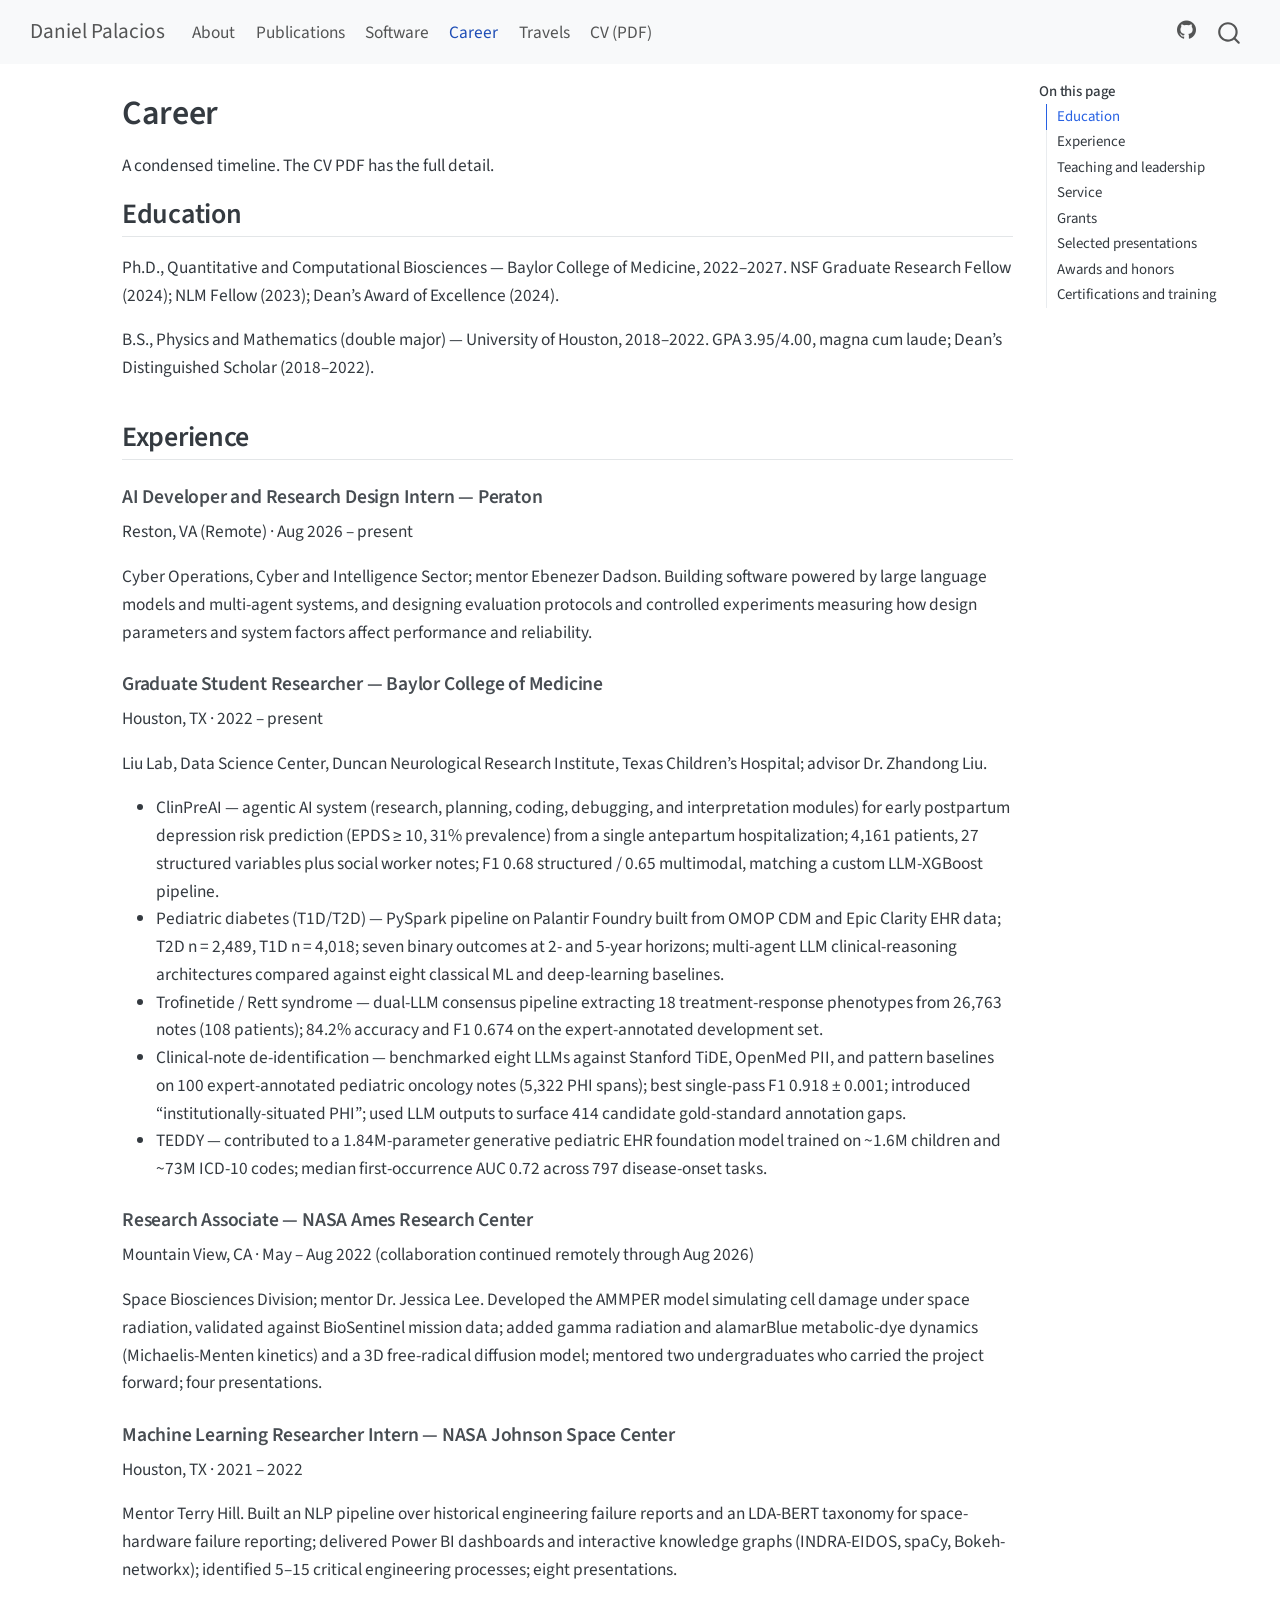
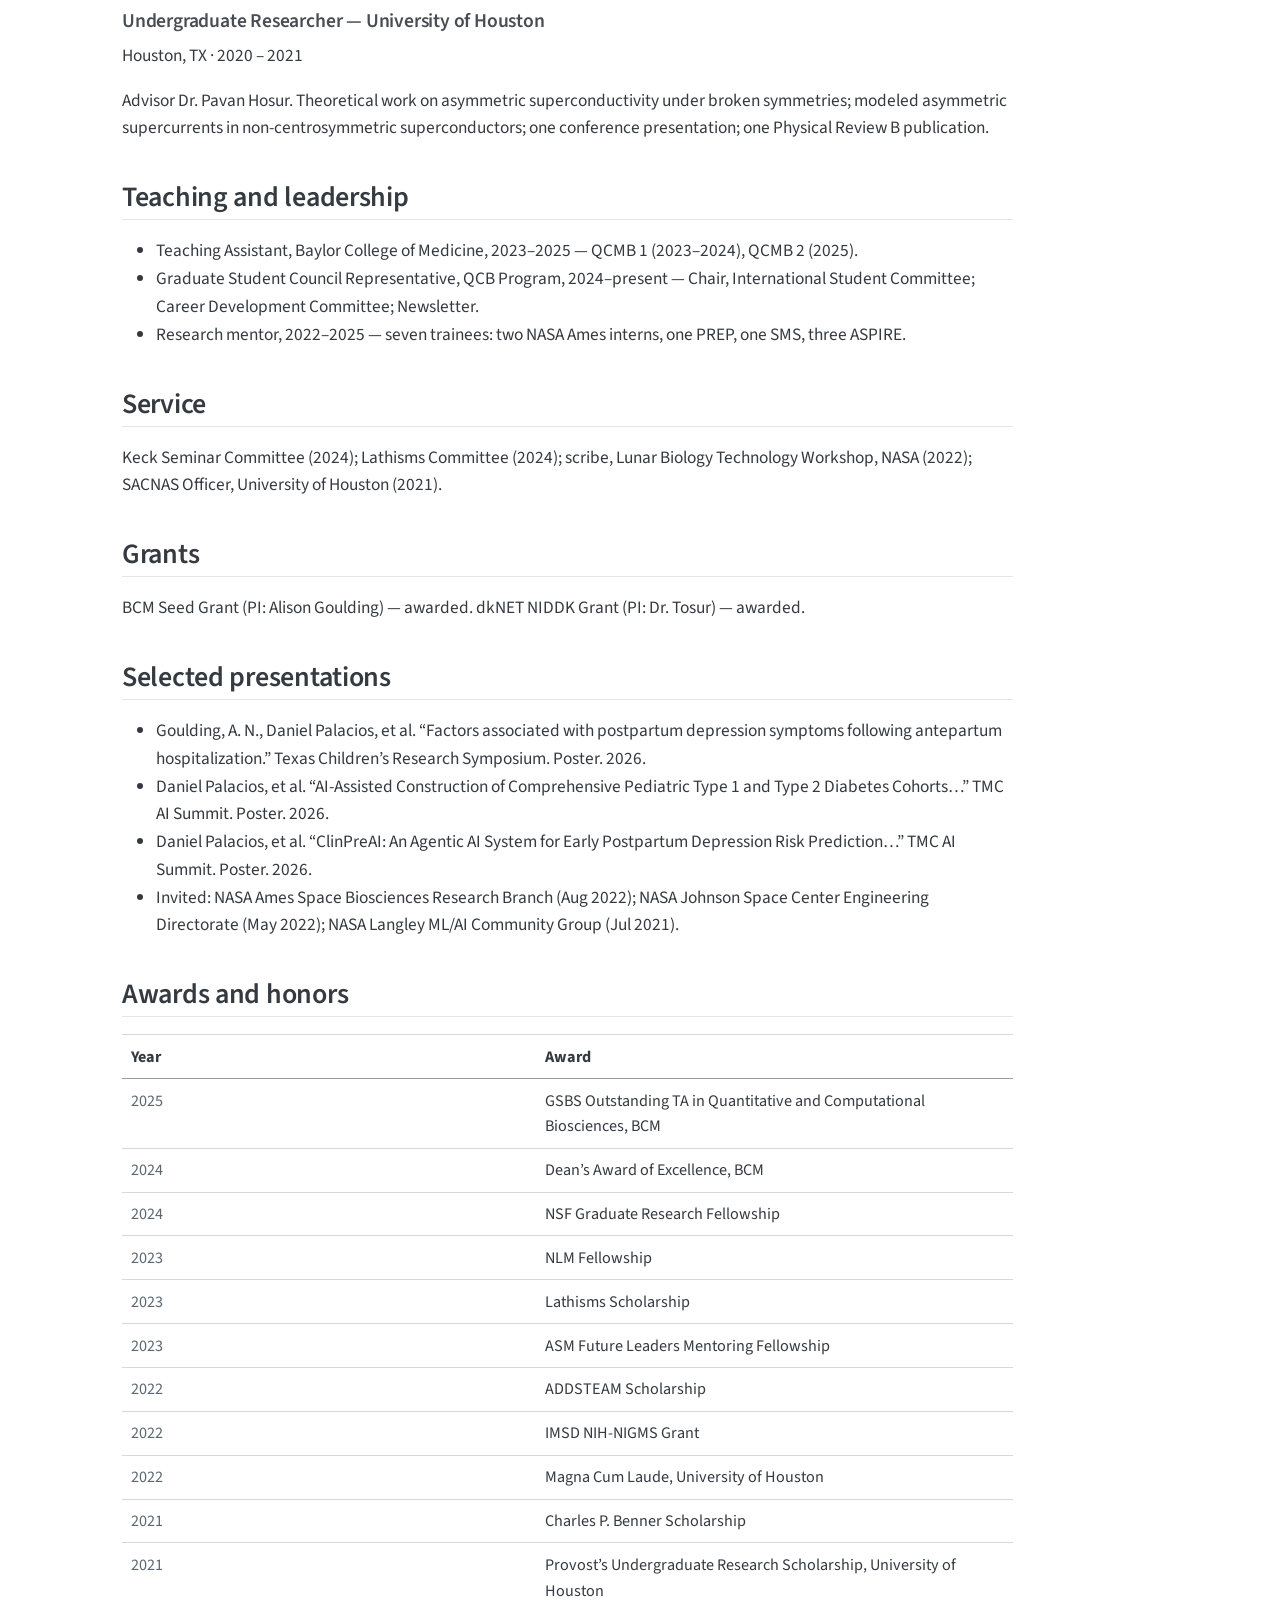
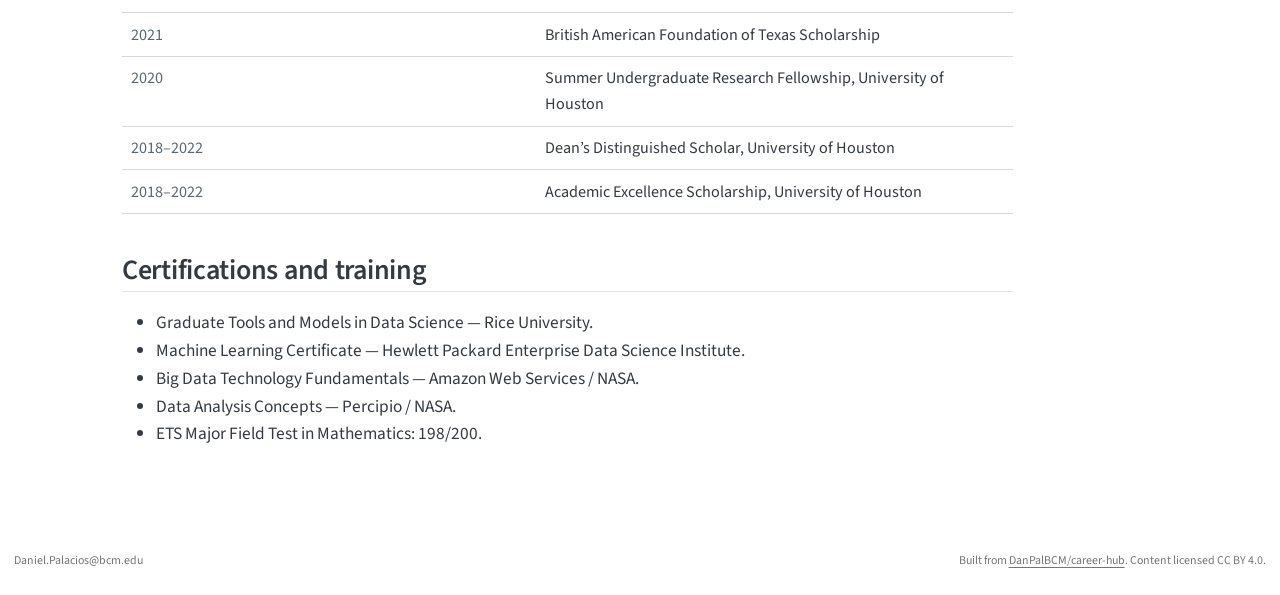
==== career.html @ 1d871753 "deploy: 3ab148e0539bcd04b2758166aa6d1cc16627e87c 3ab148e0539bcd04b2758166aa6d1cc16627e87c" ====
<!DOCTYPE html>
<html xmlns="http://www.w3.org/1999/xhtml" lang="en" xml:lang="en"><head>

<meta charset="utf-8">
<meta name="generator" content="quarto-1.7.32">

<meta name="viewport" content="width=device-width, initial-scale=1.0, user-scalable=yes">


<title>Career – Daniel Palacios</title>
<style>
code{white-space: pre-wrap;}
span.smallcaps{font-variant: small-caps;}
div.columns{display: flex; gap: min(4vw, 1.5em);}
div.column{flex: auto; overflow-x: auto;}
div.hanging-indent{margin-left: 1.5em; text-indent: -1.5em;}
ul.task-list{list-style: none;}
ul.task-list li input[type="checkbox"] {
  width: 0.8em;
  margin: 0 0.8em 0.2em -1em; /* quarto-specific, see https://github.com/quarto-dev/quarto-cli/issues/4556 */ 
  vertical-align: middle;
}
</style>


<script src="site_libs/quarto-nav/quarto-nav.js"></script>
<script src="site_libs/quarto-nav/headroom.min.js"></script>
<script src="site_libs/clipboard/clipboard.min.js"></script>
<script src="site_libs/quarto-search/autocomplete.umd.js"></script>
<script src="site_libs/quarto-search/fuse.min.js"></script>
<script src="site_libs/quarto-search/quarto-search.js"></script>
<meta name="quarto:offset" content="./">
<script src="site_libs/quarto-html/quarto.js" type="module"></script>
<script src="site_libs/quarto-html/tabsets/tabsets.js" type="module"></script>
<script src="site_libs/quarto-html/popper.min.js"></script>
<script src="site_libs/quarto-html/tippy.umd.min.js"></script>
<script src="site_libs/quarto-html/anchor.min.js"></script>
<link href="site_libs/quarto-html/tippy.css" rel="stylesheet">
<link href="site_libs/quarto-html/quarto-syntax-highlighting-37eea08aefeeee20ff55810ff984fec1.css" rel="stylesheet" id="quarto-text-highlighting-styles">
<script src="site_libs/bootstrap/bootstrap.min.js"></script>
<link href="site_libs/bootstrap/bootstrap-icons.css" rel="stylesheet">
<link href="site_libs/bootstrap/bootstrap-9af5bcca389d7fa5dbe04f35c2fc59fe.min.css" rel="stylesheet" append-hash="true" id="quarto-bootstrap" data-mode="light">
<script id="quarto-search-options" type="application/json">{
  "location": "navbar",
  "copy-button": false,
  "collapse-after": 3,
  "panel-placement": "end",
  "type": "overlay",
  "limit": 50,
  "keyboard-shortcut": [
    "f",
    "/",
    "s"
  ],
  "show-item-context": false,
  "language": {
    "search-no-results-text": "No results",
    "search-matching-documents-text": "matching documents",
    "search-copy-link-title": "Copy link to search",
    "search-hide-matches-text": "Hide additional matches",
    "search-more-match-text": "more match in this document",
    "search-more-matches-text": "more matches in this document",
    "search-clear-button-title": "Clear",
    "search-text-placeholder": "",
    "search-detached-cancel-button-title": "Cancel",
    "search-submit-button-title": "Submit",
    "search-label": "Search"
  }
}</script>


<link rel="stylesheet" href="styles.css">
</head>

<body class="nav-fixed quarto-light">

<div id="quarto-search-results"></div>
  <header id="quarto-header" class="headroom fixed-top">
    <nav class="navbar navbar-expand-lg " data-bs-theme="dark">
      <div class="navbar-container container-fluid">
      <div class="navbar-brand-container mx-auto">
    <a class="navbar-brand" href="./index.html">
    <span class="navbar-title">Daniel Palacios</span>
    </a>
  </div>
            <div id="quarto-search" class="" title="Search"></div>
          <button class="navbar-toggler" type="button" data-bs-toggle="collapse" data-bs-target="#navbarCollapse" aria-controls="navbarCollapse" role="menu" aria-expanded="false" aria-label="Toggle navigation" onclick="if (window.quartoToggleHeadroom) { window.quartoToggleHeadroom(); }">
  <span class="navbar-toggler-icon"></span>
</button>
          <div class="collapse navbar-collapse" id="navbarCollapse">
            <ul class="navbar-nav navbar-nav-scroll me-auto">
  <li class="nav-item">
    <a class="nav-link" href="./index.html"> 
<span class="menu-text">About</span></a>
  </li>  
  <li class="nav-item">
    <a class="nav-link" href="./publications.html"> 
<span class="menu-text">Publications</span></a>
  </li>  
  <li class="nav-item">
    <a class="nav-link" href="./software.html"> 
<span class="menu-text">Software</span></a>
  </li>  
  <li class="nav-item">
    <a class="nav-link active" href="./career.html" aria-current="page"> 
<span class="menu-text">Career</span></a>
  </li>  
  <li class="nav-item">
    <a class="nav-link" href="./travels.html"> 
<span class="menu-text">Travels</span></a>
  </li>  
  <li class="nav-item">
    <a class="nav-link" href="./assets/cv/cv-latest.pdf"> 
<span class="menu-text">CV (PDF)</span></a>
  </li>  
</ul>
            <ul class="navbar-nav navbar-nav-scroll ms-auto">
  <li class="nav-item compact">
    <a class="nav-link" href="https://github.com/DanPalBCM"> <i class="bi bi-github" role="img" aria-label="GitHub">
</i> 
<span class="menu-text"></span></a>
  </li>  
</ul>
          </div> <!-- /navcollapse -->
            <div class="quarto-navbar-tools">
</div>
      </div> <!-- /container-fluid -->
    </nav>
</header>
<!-- content -->
<div id="quarto-content" class="quarto-container page-columns page-rows-contents page-layout-article page-navbar">
<!-- sidebar -->
<!-- margin-sidebar -->
    <div id="quarto-margin-sidebar" class="sidebar margin-sidebar">
        <nav id="TOC" role="doc-toc" class="toc-active">
    <h2 id="toc-title">On this page</h2>
   
  <ul class="collapse">
  <li><a href="#education" id="toc-education" class="nav-link active" data-scroll-target="#education">Education</a></li>
  <li><a href="#experience" id="toc-experience" class="nav-link" data-scroll-target="#experience">Experience</a></li>
  <li><a href="#teaching-and-leadership" id="toc-teaching-and-leadership" class="nav-link" data-scroll-target="#teaching-and-leadership">Teaching and leadership</a></li>
  <li><a href="#service" id="toc-service" class="nav-link" data-scroll-target="#service">Service</a></li>
  <li><a href="#grants" id="toc-grants" class="nav-link" data-scroll-target="#grants">Grants</a></li>
  <li><a href="#selected-presentations" id="toc-selected-presentations" class="nav-link" data-scroll-target="#selected-presentations">Selected presentations</a></li>
  <li><a href="#awards-and-honors" id="toc-awards-and-honors" class="nav-link" data-scroll-target="#awards-and-honors">Awards and honors</a></li>
  <li><a href="#certifications-and-training" id="toc-certifications-and-training" class="nav-link" data-scroll-target="#certifications-and-training">Certifications and training</a></li>
  </ul>
</nav>
    </div>
<!-- main -->
<main class="content" id="quarto-document-content">

<header id="title-block-header" class="quarto-title-block default">
<div class="quarto-title">
<h1 class="title">Career</h1>
</div>



<div class="quarto-title-meta">

    
  
    
  </div>
  


</header>


<p>A condensed timeline. The CV PDF has the full detail.</p>
<section id="education" class="level2">
<h2 class="anchored" data-anchor-id="education">Education</h2>
<p>Ph.D., Quantitative and Computational Biosciences — Baylor College of Medicine, 2022–2027. NSF Graduate Research Fellow (2024); NLM Fellow (2023); Dean’s Award of Excellence (2024).</p>
<p>B.S., Physics and Mathematics (double major) — University of Houston, 2018–2022. GPA 3.95/4.00, magna cum laude; Dean’s Distinguished Scholar (2018–2022).</p>
</section>
<section id="experience" class="level2">
<h2 class="anchored" data-anchor-id="experience">Experience</h2>
<section id="peraton" class="level3">
<h3 class="anchored" data-anchor-id="peraton">AI Developer and Research Design Intern — Peraton</h3>
<p>Reston, VA (Remote) · Aug 2026 – present</p>
<p>Cyber Operations, Cyber and Intelligence Sector; mentor Ebenezer Dadson. Building software powered by large language models and multi-agent systems, and designing evaluation protocols and controlled experiments measuring how design parameters and system factors affect performance and reliability.</p>
</section>
<section id="bcm" class="level3">
<h3 class="anchored" data-anchor-id="bcm">Graduate Student Researcher — Baylor College of Medicine</h3>
<p>Houston, TX · 2022 – present</p>
<p>Liu Lab, Data Science Center, Duncan Neurological Research Institute, Texas Children’s Hospital; advisor Dr.&nbsp;Zhandong Liu.</p>
<ul>
<li>ClinPreAI — agentic AI system (research, planning, coding, debugging, and interpretation modules) for early postpartum depression risk prediction (EPDS ≥ 10, 31% prevalence) from a single antepartum hospitalization; 4,161 patients, 27 structured variables plus social worker notes; F1 0.68 structured / 0.65 multimodal, matching a custom LLM-XGBoost pipeline.</li>
<li>Pediatric diabetes (T1D/T2D) — PySpark pipeline on Palantir Foundry built from OMOP CDM and Epic Clarity EHR data; T2D n = 2,489, T1D n = 4,018; seven binary outcomes at 2- and 5-year horizons; multi-agent LLM clinical-reasoning architectures compared against eight classical ML and deep-learning baselines.</li>
<li>Trofinetide / Rett syndrome — dual-LLM consensus pipeline extracting 18 treatment-response phenotypes from 26,763 notes (108 patients); 84.2% accuracy and F1 0.674 on the expert-annotated development set.</li>
<li>Clinical-note de-identification — benchmarked eight LLMs against Stanford TiDE, OpenMed PII, and pattern baselines on 100 expert-annotated pediatric oncology notes (5,322 PHI spans); best single-pass F1 0.918 ± 0.001; introduced “institutionally-situated PHI”; used LLM outputs to surface 414 candidate gold-standard annotation gaps.</li>
<li>TEDDY — contributed to a 1.84M-parameter generative pediatric EHR foundation model trained on ~1.6M children and ~73M ICD-10 codes; median first-occurrence AUC 0.72 across 797 disease-onset tasks.</li>
</ul>
</section>
<section id="nasa-ames" class="level3">
<h3 class="anchored" data-anchor-id="nasa-ames">Research Associate — NASA Ames Research Center</h3>
<p>Mountain View, CA · May – Aug 2022 (collaboration continued remotely through Aug 2026)</p>
<p>Space Biosciences Division; mentor Dr.&nbsp;Jessica Lee. Developed the AMMPER model simulating cell damage under space radiation, validated against BioSentinel mission data; added gamma radiation and alamarBlue metabolic-dye dynamics (Michaelis-Menten kinetics) and a 3D free-radical diffusion model; mentored two undergraduates who carried the project forward; four presentations.</p>
</section>
<section id="nasa-jsc" class="level3">
<h3 class="anchored" data-anchor-id="nasa-jsc">Machine Learning Researcher Intern — NASA Johnson Space Center</h3>
<p>Houston, TX · 2021 – 2022</p>
<p>Mentor Terry Hill. Built an NLP pipeline over historical engineering failure reports and an LDA-BERT taxonomy for space-hardware failure reporting; delivered Power BI dashboards and interactive knowledge graphs (INDRA-EIDOS, spaCy, Bokeh-networkx); identified 5–15 critical engineering processes; eight presentations.</p>
</section>
<section id="uh" class="level3">
<h3 class="anchored" data-anchor-id="uh">Undergraduate Researcher — University of Houston</h3>
<p>Houston, TX · 2020 – 2021</p>
<p>Advisor Dr.&nbsp;Pavan Hosur. Theoretical work on asymmetric superconductivity under broken symmetries; modeled asymmetric supercurrents in non-centrosymmetric superconductors; one conference presentation; one Physical Review B publication.</p>
</section>
</section>
<section id="teaching-and-leadership" class="level2">
<h2 class="anchored" data-anchor-id="teaching-and-leadership">Teaching and leadership</h2>
<ul>
<li>Teaching Assistant, Baylor College of Medicine, 2023–2025 — QCMB 1 (2023–2024), QCMB 2 (2025).</li>
<li>Graduate Student Council Representative, QCB Program, 2024–present — Chair, International Student Committee; Career Development Committee; Newsletter.</li>
<li>Research mentor, 2022–2025 — seven trainees: two NASA Ames interns, one PREP, one SMS, three ASPIRE.</li>
</ul>
</section>
<section id="service" class="level2">
<h2 class="anchored" data-anchor-id="service">Service</h2>
<p>Keck Seminar Committee (2024); Lathisms Committee (2024); scribe, Lunar Biology Technology Workshop, NASA (2022); SACNAS Officer, University of Houston (2021).</p>
</section>
<section id="grants" class="level2">
<h2 class="anchored" data-anchor-id="grants">Grants</h2>
<p>BCM Seed Grant (PI: Alison Goulding) — awarded. dkNET NIDDK Grant (PI: Dr.&nbsp;Tosur) — awarded.</p>
</section>
<section id="selected-presentations" class="level2">
<h2 class="anchored" data-anchor-id="selected-presentations">Selected presentations</h2>
<ul>
<li>Goulding, A. N., Daniel Palacios, et al.&nbsp;“Factors associated with postpartum depression symptoms following antepartum hospitalization.” Texas Children’s Research Symposium. Poster. 2026.</li>
<li>Daniel Palacios, et al.&nbsp;“AI-Assisted Construction of Comprehensive Pediatric Type 1 and Type 2 Diabetes Cohorts…” TMC AI Summit. Poster. 2026.</li>
<li>Daniel Palacios, et al.&nbsp;“ClinPreAI: An Agentic AI System for Early Postpartum Depression Risk Prediction…” TMC AI Summit. Poster. 2026.</li>
<li>Invited: NASA Ames Space Biosciences Research Branch (Aug 2022); NASA Johnson Space Center Engineering Directorate (May 2022); NASA Langley ML/AI Community Group (Jul 2021).</li>
</ul>
</section>
<section id="awards-and-honors" class="level2">
<h2 class="anchored" data-anchor-id="awards-and-honors">Awards and honors</h2>
<table class="caption-top table">
<colgroup>
<col style="width: 46%">
<col style="width: 53%">
</colgroup>
<thead>
<tr class="header">
<th>Year</th>
<th>Award</th>
</tr>
</thead>
<tbody>
<tr class="odd">
<td>2025</td>
<td>GSBS Outstanding TA in Quantitative and Computational Biosciences, BCM</td>
</tr>
<tr class="even">
<td>2024</td>
<td>Dean’s Award of Excellence, BCM</td>
</tr>
<tr class="odd">
<td>2024</td>
<td>NSF Graduate Research Fellowship</td>
</tr>
<tr class="even">
<td>2023</td>
<td>NLM Fellowship</td>
</tr>
<tr class="odd">
<td>2023</td>
<td>Lathisms Scholarship</td>
</tr>
<tr class="even">
<td>2023</td>
<td>ASM Future Leaders Mentoring Fellowship</td>
</tr>
<tr class="odd">
<td>2022</td>
<td>ADDSTEAM Scholarship</td>
</tr>
<tr class="even">
<td>2022</td>
<td>IMSD NIH-NIGMS Grant</td>
</tr>
<tr class="odd">
<td>2022</td>
<td>Magna Cum Laude, University of Houston</td>
</tr>
<tr class="even">
<td>2021</td>
<td>Charles P. Benner Scholarship</td>
</tr>
<tr class="odd">
<td>2021</td>
<td>Provost’s Undergraduate Research Scholarship, University of Houston</td>
</tr>
<tr class="even">
<td>2021</td>
<td>British American Foundation of Texas Scholarship</td>
</tr>
<tr class="odd">
<td>2020</td>
<td>Summer Undergraduate Research Fellowship, University of Houston</td>
</tr>
<tr class="even">
<td>2018–2022</td>
<td>Dean’s Distinguished Scholar, University of Houston</td>
</tr>
<tr class="odd">
<td>2018–2022</td>
<td>Academic Excellence Scholarship, University of Houston</td>
</tr>
</tbody>
</table>
</section>
<section id="certifications-and-training" class="level2">
<h2 class="anchored" data-anchor-id="certifications-and-training">Certifications and training</h2>
<ul>
<li>Graduate Tools and Models in Data Science — Rice University.</li>
<li>Machine Learning Certificate — Hewlett Packard Enterprise Data Science Institute.</li>
<li>Big Data Technology Fundamentals — Amazon Web Services / NASA.</li>
<li>Data Analysis Concepts — Percipio / NASA.</li>
<li>ETS Major Field Test in Mathematics: 198/200.</li>
</ul>


</section>

</main> <!-- /main -->
<script id="quarto-html-after-body" type="application/javascript">
  window.document.addEventListener("DOMContentLoaded", function (event) {
    const icon = "";
    const anchorJS = new window.AnchorJS();
    anchorJS.options = {
      placement: 'right',
      icon: icon
    };
    anchorJS.add('.anchored');
    const isCodeAnnotation = (el) => {
      for (const clz of el.classList) {
        if (clz.startsWith('code-annotation-')) {                     
          return true;
        }
      }
      return false;
    }
    const onCopySuccess = function(e) {
      // button target
      const button = e.trigger;
      // don't keep focus
      button.blur();
      // flash "checked"
      button.classList.add('code-copy-button-checked');
      var currentTitle = button.getAttribute("title");
      button.setAttribute("title", "Copied!");
      let tooltip;
      if (window.bootstrap) {
        button.setAttribute("data-bs-toggle", "tooltip");
        button.setAttribute("data-bs-placement", "left");
        button.setAttribute("data-bs-title", "Copied!");
        tooltip = new bootstrap.Tooltip(button, 
          { trigger: "manual", 
            customClass: "code-copy-button-tooltip",
            offset: [0, -8]});
        tooltip.show();    
      }
      setTimeout(function() {
        if (tooltip) {
          tooltip.hide();
          button.removeAttribute("data-bs-title");
          button.removeAttribute("data-bs-toggle");
          button.removeAttribute("data-bs-placement");
        }
        button.setAttribute("title", currentTitle);
        button.classList.remove('code-copy-button-checked');
      }, 1000);
      // clear code selection
      e.clearSelection();
    }
    const getTextToCopy = function(trigger) {
        const codeEl = trigger.previousElementSibling.cloneNode(true);
        for (const childEl of codeEl.children) {
          if (isCodeAnnotation(childEl)) {
            childEl.remove();
          }
        }
        return codeEl.innerText;
    }
    const clipboard = new window.ClipboardJS('.code-copy-button:not([data-in-quarto-modal])', {
      text: getTextToCopy
    });
    clipboard.on('success', onCopySuccess);
    if (window.document.getElementById('quarto-embedded-source-code-modal')) {
      const clipboardModal = new window.ClipboardJS('.code-copy-button[data-in-quarto-modal]', {
        text: getTextToCopy,
        container: window.document.getElementById('quarto-embedded-source-code-modal')
      });
      clipboardModal.on('success', onCopySuccess);
    }
      var localhostRegex = new RegExp(/^(?:http|https):\/\/localhost\:?[0-9]*\//);
      var mailtoRegex = new RegExp(/^mailto:/);
        var filterRegex = new RegExp("https:\/\/danpalbcm\.github\.io\/career-hub\/");
      var isInternal = (href) => {
          return filterRegex.test(href) || localhostRegex.test(href) || mailtoRegex.test(href);
      }
      // Inspect non-navigation links and adorn them if external
     var links = window.document.querySelectorAll('a[href]:not(.nav-link):not(.navbar-brand):not(.toc-action):not(.sidebar-link):not(.sidebar-item-toggle):not(.pagination-link):not(.no-external):not([aria-hidden]):not(.dropdown-item):not(.quarto-navigation-tool):not(.about-link)');
      for (var i=0; i<links.length; i++) {
        const link = links[i];
        if (!isInternal(link.href)) {
          // undo the damage that might have been done by quarto-nav.js in the case of
          // links that we want to consider external
          if (link.dataset.originalHref !== undefined) {
            link.href = link.dataset.originalHref;
          }
            // target, if specified
            link.setAttribute("target", "_blank");
            if (link.getAttribute("rel") === null) {
              link.setAttribute("rel", "noopener");
            }
        }
      }
    function tippyHover(el, contentFn, onTriggerFn, onUntriggerFn) {
      const config = {
        allowHTML: true,
        maxWidth: 500,
        delay: 100,
        arrow: false,
        appendTo: function(el) {
            return el.parentElement;
        },
        interactive: true,
        interactiveBorder: 10,
        theme: 'quarto',
        placement: 'bottom-start',
      };
      if (contentFn) {
        config.content = contentFn;
      }
      if (onTriggerFn) {
        config.onTrigger = onTriggerFn;
      }
      if (onUntriggerFn) {
        config.onUntrigger = onUntriggerFn;
      }
      window.tippy(el, config); 
    }
    const noterefs = window.document.querySelectorAll('a[role="doc-noteref"]');
    for (var i=0; i<noterefs.length; i++) {
      const ref = noterefs[i];
      tippyHover(ref, function() {
        // use id or data attribute instead here
        let href = ref.getAttribute('data-footnote-href') || ref.getAttribute('href');
        try { href = new URL(href).hash; } catch {}
        const id = href.replace(/^#\/?/, "");
        const note = window.document.getElementById(id);
        if (note) {
          return note.innerHTML;
        } else {
          return "";
        }
      });
    }
    const xrefs = window.document.querySelectorAll('a.quarto-xref');
    const processXRef = (id, note) => {
      // Strip column container classes
      const stripColumnClz = (el) => {
        el.classList.remove("page-full", "page-columns");
        if (el.children) {
          for (const child of el.children) {
            stripColumnClz(child);
          }
        }
      }
      stripColumnClz(note)
      if (id === null || id.startsWith('sec-')) {
        // Special case sections, only their first couple elements
        const container = document.createElement("div");
        if (note.children && note.children.length > 2) {
          container.appendChild(note.children[0].cloneNode(true));
          for (let i = 1; i < note.children.length; i++) {
            const child = note.children[i];
            if (child.tagName === "P" && child.innerText === "") {
              continue;
            } else {
              container.appendChild(child.cloneNode(true));
              break;
            }
          }
          if (window.Quarto?.typesetMath) {
            window.Quarto.typesetMath(container);
          }
          return container.innerHTML
        } else {
          if (window.Quarto?.typesetMath) {
            window.Quarto.typesetMath(note);
          }
          return note.innerHTML;
        }
      } else {
        // Remove any anchor links if they are present
        const anchorLink = note.querySelector('a.anchorjs-link');
        if (anchorLink) {
          anchorLink.remove();
        }
        if (window.Quarto?.typesetMath) {
          window.Quarto.typesetMath(note);
        }
        if (note.classList.contains("callout")) {
          return note.outerHTML;
        } else {
          return note.innerHTML;
        }
      }
    }
    for (var i=0; i<xrefs.length; i++) {
      const xref = xrefs[i];
      tippyHover(xref, undefined, function(instance) {
        instance.disable();
        let url = xref.getAttribute('href');
        let hash = undefined; 
        if (url.startsWith('#')) {
          hash = url;
        } else {
          try { hash = new URL(url).hash; } catch {}
        }
        if (hash) {
          const id = hash.replace(/^#\/?/, "");
          const note = window.document.getElementById(id);
          if (note !== null) {
            try {
              const html = processXRef(id, note.cloneNode(true));
              instance.setContent(html);
            } finally {
              instance.enable();
              instance.show();
            }
          } else {
            // See if we can fetch this
            fetch(url.split('#')[0])
            .then(res => res.text())
            .then(html => {
              const parser = new DOMParser();
              const htmlDoc = parser.parseFromString(html, "text/html");
              const note = htmlDoc.getElementById(id);
              if (note !== null) {
                const html = processXRef(id, note);
                instance.setContent(html);
              } 
            }).finally(() => {
              instance.enable();
              instance.show();
            });
          }
        } else {
          // See if we can fetch a full url (with no hash to target)
          // This is a special case and we should probably do some content thinning / targeting
          fetch(url)
          .then(res => res.text())
          .then(html => {
            const parser = new DOMParser();
            const htmlDoc = parser.parseFromString(html, "text/html");
            const note = htmlDoc.querySelector('main.content');
            if (note !== null) {
              // This should only happen for chapter cross references
              // (since there is no id in the URL)
              // remove the first header
              if (note.children.length > 0 && note.children[0].tagName === "HEADER") {
                note.children[0].remove();
              }
              const html = processXRef(null, note);
              instance.setContent(html);
            } 
          }).finally(() => {
            instance.enable();
            instance.show();
          });
        }
      }, function(instance) {
      });
    }
        let selectedAnnoteEl;
        const selectorForAnnotation = ( cell, annotation) => {
          let cellAttr = 'data-code-cell="' + cell + '"';
          let lineAttr = 'data-code-annotation="' +  annotation + '"';
          const selector = 'span[' + cellAttr + '][' + lineAttr + ']';
          return selector;
        }
        const selectCodeLines = (annoteEl) => {
          const doc = window.document;
          const targetCell = annoteEl.getAttribute("data-target-cell");
          const targetAnnotation = annoteEl.getAttribute("data-target-annotation");
          const annoteSpan = window.document.querySelector(selectorForAnnotation(targetCell, targetAnnotation));
          const lines = annoteSpan.getAttribute("data-code-lines").split(",");
          const lineIds = lines.map((line) => {
            return targetCell + "-" + line;
          })
          let top = null;
          let height = null;
          let parent = null;
          if (lineIds.length > 0) {
              //compute the position of the single el (top and bottom and make a div)
              const el = window.document.getElementById(lineIds[0]);
              top = el.offsetTop;
              height = el.offsetHeight;
              parent = el.parentElement.parentElement;
            if (lineIds.length > 1) {
              const lastEl = window.document.getElementById(lineIds[lineIds.length - 1]);
              const bottom = lastEl.offsetTop + lastEl.offsetHeight;
              height = bottom - top;
            }
            if (top !== null && height !== null && parent !== null) {
              // cook up a div (if necessary) and position it 
              let div = window.document.getElementById("code-annotation-line-highlight");
              if (div === null) {
                div = window.document.createElement("div");
                div.setAttribute("id", "code-annotation-line-highlight");
                div.style.position = 'absolute';
                parent.appendChild(div);
              }
              div.style.top = top - 2 + "px";
              div.style.height = height + 4 + "px";
              div.style.left = 0;
              let gutterDiv = window.document.getElementById("code-annotation-line-highlight-gutter");
              if (gutterDiv === null) {
                gutterDiv = window.document.createElement("div");
                gutterDiv.setAttribute("id", "code-annotation-line-highlight-gutter");
                gutterDiv.style.position = 'absolute';
                const codeCell = window.document.getElementById(targetCell);
                const gutter = codeCell.querySelector('.code-annotation-gutter');
                gutter.appendChild(gutterDiv);
              }
              gutterDiv.style.top = top - 2 + "px";
              gutterDiv.style.height = height + 4 + "px";
            }
            selectedAnnoteEl = annoteEl;
          }
        };
        const unselectCodeLines = () => {
          const elementsIds = ["code-annotation-line-highlight", "code-annotation-line-highlight-gutter"];
          elementsIds.forEach((elId) => {
            const div = window.document.getElementById(elId);
            if (div) {
              div.remove();
            }
          });
          selectedAnnoteEl = undefined;
        };
          // Handle positioning of the toggle
      window.addEventListener(
        "resize",
        throttle(() => {
          elRect = undefined;
          if (selectedAnnoteEl) {
            selectCodeLines(selectedAnnoteEl);
          }
        }, 10)
      );
      function throttle(fn, ms) {
      let throttle = false;
      let timer;
        return (...args) => {
          if(!throttle) { // first call gets through
              fn.apply(this, args);
              throttle = true;
          } else { // all the others get throttled
              if(timer) clearTimeout(timer); // cancel #2
              timer = setTimeout(() => {
                fn.apply(this, args);
                timer = throttle = false;
              }, ms);
          }
        };
      }
        // Attach click handler to the DT
        const annoteDls = window.document.querySelectorAll('dt[data-target-cell]');
        for (const annoteDlNode of annoteDls) {
          annoteDlNode.addEventListener('click', (event) => {
            const clickedEl = event.target;
            if (clickedEl !== selectedAnnoteEl) {
              unselectCodeLines();
              const activeEl = window.document.querySelector('dt[data-target-cell].code-annotation-active');
              if (activeEl) {
                activeEl.classList.remove('code-annotation-active');
              }
              selectCodeLines(clickedEl);
              clickedEl.classList.add('code-annotation-active');
            } else {
              // Unselect the line
              unselectCodeLines();
              clickedEl.classList.remove('code-annotation-active');
            }
          });
        }
    const findCites = (el) => {
      const parentEl = el.parentElement;
      if (parentEl) {
        const cites = parentEl.dataset.cites;
        if (cites) {
          return {
            el,
            cites: cites.split(' ')
          };
        } else {
          return findCites(el.parentElement)
        }
      } else {
        return undefined;
      }
    };
    var bibliorefs = window.document.querySelectorAll('a[role="doc-biblioref"]');
    for (var i=0; i<bibliorefs.length; i++) {
      const ref = bibliorefs[i];
      const citeInfo = findCites(ref);
      if (citeInfo) {
        tippyHover(citeInfo.el, function() {
          var popup = window.document.createElement('div');
          citeInfo.cites.forEach(function(cite) {
            var citeDiv = window.document.createElement('div');
            citeDiv.classList.add('hanging-indent');
            citeDiv.classList.add('csl-entry');
            var biblioDiv = window.document.getElementById('ref-' + cite);
            if (biblioDiv) {
              citeDiv.innerHTML = biblioDiv.innerHTML;
            }
            popup.appendChild(citeDiv);
          });
          return popup.innerHTML;
        });
      }
    }
  });
  </script>
</div> <!-- /content -->
<footer class="footer">
  <div class="nav-footer">
    <div class="nav-footer-left">
<p>Daniel.Palacios@bcm.edu</p>
</div>   
    <div class="nav-footer-center">
      &nbsp;
    </div>
    <div class="nav-footer-right">
<p>Built from <a href="https://github.com/DanPalBCM/career-hub">DanPalBCM/career-hub</a>. Content licensed CC BY 4.0.</p>
</div>
  </div>
</footer>




</body></html>
---- site_libs/quarto-html/tippy.css ----
.tippy-box[data-animation=fade][data-state=hidden]{opacity:0}[data-tippy-root]{max-width:calc(100vw - 10px)}.tippy-box{position:relative;background-color:#333;color:#fff;border-radius:4px;font-size:14px;line-height:1.4;white-space:normal;outline:0;transition-property:transform,visibility,opacity}.tippy-box[data-placement^=top]>.tippy-arrow{bottom:0}.tippy-box[data-placement^=top]>.tippy-arrow:before{bottom:-7px;left:0;border-width:8px 8px 0;border-top-color:initial;transform-origin:center top}.tippy-box[data-placement^=bottom]>.tippy-arrow{top:0}.tippy-box[data-placement^=bottom]>.tippy-arrow:before{top:-7px;left:0;border-width:0 8px 8px;border-bottom-color:initial;transform-origin:center bottom}.tippy-box[data-placement^=left]>.tippy-arrow{right:0}.tippy-box[data-placement^=left]>.tippy-arrow:before{border-width:8px 0 8px 8px;border-left-color:initial;right:-7px;transform-origin:center left}.tippy-box[data-placement^=right]>.tippy-arrow{left:0}.tippy-box[data-placement^=right]>.tippy-arrow:before{left:-7px;border-width:8px 8px 8px 0;border-right-color:initial;transform-origin:center right}.tippy-box[data-inertia][data-state=visible]{transition-timing-function:cubic-bezier(.54,1.5,.38,1.11)}.tippy-arrow{width:16px;height:16px;color:#333}.tippy-arrow:before{content:"";position:absolute;border-color:transparent;border-style:solid}.tippy-content{position:relative;padding:5px 9px;z-index:1}
---- site_libs/quarto-html/quarto-syntax-highlighting-37eea08aefeeee20ff55810ff984fec1.css ----
/* quarto syntax highlight colors */
:root {
  --quarto-hl-ot-color: #003B4F;
  --quarto-hl-at-color: #657422;
  --quarto-hl-ss-color: #20794D;
  --quarto-hl-an-color: #5E5E5E;
  --quarto-hl-fu-color: #4758AB;
  --quarto-hl-st-color: #20794D;
  --quarto-hl-cf-color: #003B4F;
  --quarto-hl-op-color: #5E5E5E;
  --quarto-hl-er-color: #AD0000;
  --quarto-hl-bn-color: #AD0000;
  --quarto-hl-al-color: #AD0000;
  --quarto-hl-va-color: #111111;
  --quarto-hl-bu-color: inherit;
  --quarto-hl-ex-color: inherit;
  --quarto-hl-pp-color: #AD0000;
  --quarto-hl-in-color: #5E5E5E;
  --quarto-hl-vs-color: #20794D;
  --quarto-hl-wa-color: #5E5E5E;
  --quarto-hl-do-color: #5E5E5E;
  --quarto-hl-im-color: #00769E;
  --quarto-hl-ch-color: #20794D;
  --quarto-hl-dt-color: #AD0000;
  --quarto-hl-fl-color: #AD0000;
  --quarto-hl-co-color: #5E5E5E;
  --quarto-hl-cv-color: #5E5E5E;
  --quarto-hl-cn-color: #8f5902;
  --quarto-hl-sc-color: #5E5E5E;
  --quarto-hl-dv-color: #AD0000;
  --quarto-hl-kw-color: #003B4F;
}

/* other quarto variables */
:root {
  --quarto-font-monospace: SFMono-Regular, Menlo, Monaco, Consolas, "Liberation Mono", "Courier New", monospace;
}

/* syntax highlight based on Pandoc's rules */
pre > code.sourceCode > span {
  color: #003B4F;
}

code.sourceCode > span {
  color: #003B4F;
}

div.sourceCode,
div.sourceCode pre.sourceCode {
  color: #003B4F;
}

/* Normal */
code span {
  color: #003B4F;
}

/* Alert */
code span.al {
  color: #AD0000;
  font-style: inherit;
}

/* Annotation */
code span.an {
  color: #5E5E5E;
  font-style: inherit;
}

/* Attribute */
code span.at {
  color: #657422;
  font-style: inherit;
}

/* BaseN */
code span.bn {
  color: #AD0000;
  font-style: inherit;
}

/* BuiltIn */
code span.bu {
  font-style: inherit;
}

/* ControlFlow */
code span.cf {
  color: #003B4F;
  font-weight: bold;
  font-style: inherit;
}

/* Char */
code span.ch {
  color: #20794D;
  font-style: inherit;
}

/* Constant */
code span.cn {
  color: #8f5902;
  font-style: inherit;
}

/* Comment */
code span.co {
  color: #5E5E5E;
  font-style: inherit;
}

/* CommentVar */
code span.cv {
  color: #5E5E5E;
  font-style: italic;
}

/* Documentation */
code span.do {
  color: #5E5E5E;
  font-style: italic;
}

/* DataType */
code span.dt {
  color: #AD0000;
  font-style: inherit;
}

/* DecVal */
code span.dv {
  color: #AD0000;
  font-style: inherit;
}

/* Error */
code span.er {
  color: #AD0000;
  font-style: inherit;
}

/* Extension */
code span.ex {
  font-style: inherit;
}

/* Float */
code span.fl {
  color: #AD0000;
  font-style: inherit;
}

/* Function */
code span.fu {
  color: #4758AB;
  font-style: inherit;
}

/* Import */
code span.im {
  color: #00769E;
  font-style: inherit;
}

/* Information */
code span.in {
  color: #5E5E5E;
  font-style: inherit;
}

/* Keyword */
code span.kw {
  color: #003B4F;
  font-weight: bold;
  font-style: inherit;
}

/* Operator */
code span.op {
  color: #5E5E5E;
  font-style: inherit;
}

/* Other */
code span.ot {
  color: #003B4F;
  font-style: inherit;
}

/* Preprocessor */
code span.pp {
  color: #AD0000;
  font-style: inherit;
}

/* SpecialChar */
code span.sc {
  color: #5E5E5E;
  font-style: inherit;
}

/* SpecialString */
code span.ss {
  color: #20794D;
  font-style: inherit;
}

/* String */
code span.st {
  color: #20794D;
  font-style: inherit;
}

/* Variable */
code span.va {
  color: #111111;
  font-style: inherit;
}

/* VerbatimString */
code span.vs {
  color: #20794D;
  font-style: inherit;
}

/* Warning */
code span.wa {
  color: #5E5E5E;
  font-style: italic;
}

.prevent-inlining {
  content: "</";
}

/*# sourceMappingURL=27d3d809615f7771493d095567f04340.css.map */
---- styles.css ----
/* career-hub — small customizations only. The cosmo theme does the rest. */

:root {
  --ch-accent: #004f90;
  --ch-muted: #5b6770;
}

body {
  font-size: 1.02rem;
  line-height: 1.6;
}

h1, h2, h3 {
  letter-spacing: -0.01em;
}

h2 {
  border-bottom: 1px solid #e3e6e8;
  padding-bottom: 0.25rem;
  margin-top: 2.25rem;
}

h3 {
  margin-top: 1.5rem;
  font-size: 1.15rem;
}

a {
  color: var(--ch-accent);
}

.headshot {
  border-radius: 6px;
  float: right;
  margin: 0 0 1rem 1.5rem;
}

/* Reference lists generated from the .bib files */
#refs, div.csl-bib-body {
  font-size: 0.94rem;
}

div.csl-entry {
  margin-bottom: 0.65rem;
}

/* Compact tables (links, awards) */
table {
  font-size: 0.95rem;
}

table td:first-child {
  white-space: nowrap;
  color: var(--ch-muted);
}

.subtitle {
  color: var(--ch-muted);
  font-weight: 400;
}

footer.footer {
  font-size: 0.85rem;
  color: var(--ch-muted);
}

@media (max-width: 600px) {
  .headshot {
    float: none;
    display: block;
    margin: 0 auto 1rem auto;
  }
}
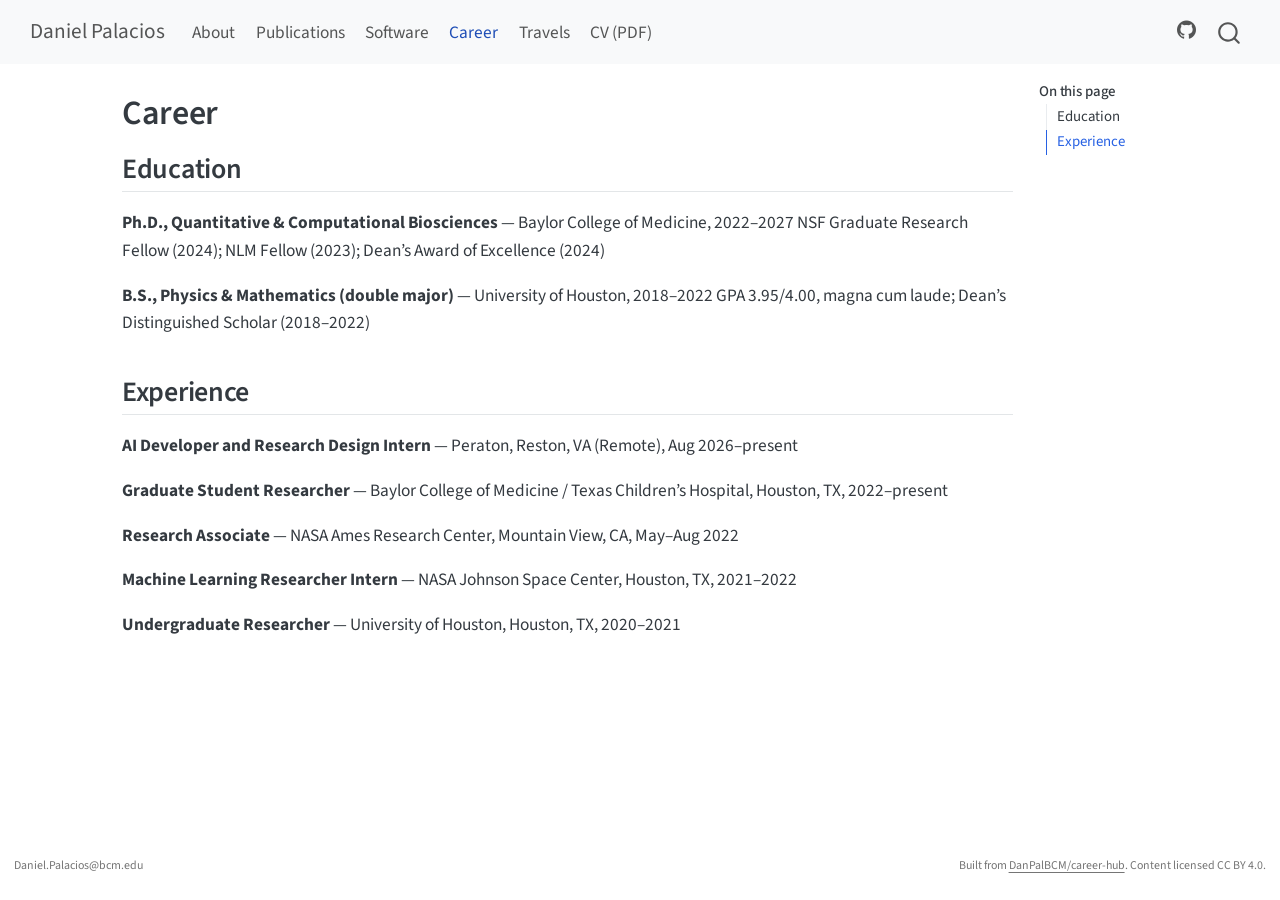
==== commit 915aa280: "deploy: 072590954e3c3c20e43299a2e2367dd1f1eb0ae3 072590954e3c3c20e43299a2e2367dd1f1eb0ae3" ====
--- a/career.html
+++ b/career.html
@@ -138,12 +138,6 @@
   <ul class="collapse">
   <li><a href="#education" id="toc-education" class="nav-link active" data-scroll-target="#education">Education</a></li>
   <li><a href="#experience" id="toc-experience" class="nav-link" data-scroll-target="#experience">Experience</a></li>
-  <li><a href="#teaching-and-leadership" id="toc-teaching-and-leadership" class="nav-link" data-scroll-target="#teaching-and-leadership">Teaching and leadership</a></li>
-  <li><a href="#service" id="toc-service" class="nav-link" data-scroll-target="#service">Service</a></li>
-  <li><a href="#grants" id="toc-grants" class="nav-link" data-scroll-target="#grants">Grants</a></li>
-  <li><a href="#selected-presentations" id="toc-selected-presentations" class="nav-link" data-scroll-target="#selected-presentations">Selected presentations</a></li>
-  <li><a href="#awards-and-honors" id="toc-awards-and-honors" class="nav-link" data-scroll-target="#awards-and-honors">Awards and honors</a></li>
-  <li><a href="#certifications-and-training" id="toc-certifications-and-training" class="nav-link" data-scroll-target="#certifications-and-training">Certifications and training</a></li>
   </ul>
 </nav>
     </div>
@@ -169,158 +163,18 @@
 </header>
 
 
-<p>A condensed timeline. The CV PDF has the full detail.</p>
 <section id="education" class="level2">
 <h2 class="anchored" data-anchor-id="education">Education</h2>
-<p>Ph.D., Quantitative and Computational Biosciences — Baylor College of Medicine, 2022–2027. NSF Graduate Research Fellow (2024); NLM Fellow (2023); Dean’s Award of Excellence (2024).</p>
-<p>B.S., Physics and Mathematics (double major) — University of Houston, 2018–2022. GPA 3.95/4.00, magna cum laude; Dean’s Distinguished Scholar (2018–2022).</p>
+<p><strong>Ph.D., Quantitative &amp; Computational Biosciences</strong> — Baylor College of Medicine, 2022–2027 NSF Graduate Research Fellow (2024); NLM Fellow (2023); Dean’s Award of Excellence (2024)</p>
+<p><strong>B.S., Physics &amp; Mathematics (double major)</strong> — University of Houston, 2018–2022 GPA 3.95/4.00, magna cum laude; Dean’s Distinguished Scholar (2018–2022)</p>
 </section>
 <section id="experience" class="level2">
 <h2 class="anchored" data-anchor-id="experience">Experience</h2>
-<section id="peraton" class="level3">
-<h3 class="anchored" data-anchor-id="peraton">AI Developer and Research Design Intern — Peraton</h3>
-<p>Reston, VA (Remote) · Aug 2026 – present</p>
-<p>Cyber Operations, Cyber and Intelligence Sector; mentor Ebenezer Dadson. Building software powered by large language models and multi-agent systems, and designing evaluation protocols and controlled experiments measuring how design parameters and system factors affect performance and reliability.</p>
-</section>
-<section id="bcm" class="level3">
-<h3 class="anchored" data-anchor-id="bcm">Graduate Student Researcher — Baylor College of Medicine</h3>
-<p>Houston, TX · 2022 – present</p>
-<p>Liu Lab, Data Science Center, Duncan Neurological Research Institute, Texas Children’s Hospital; advisor Dr.&nbsp;Zhandong Liu.</p>
-<ul>
-<li>ClinPreAI — agentic AI system (research, planning, coding, debugging, and interpretation modules) for early postpartum depression risk prediction (EPDS ≥ 10, 31% prevalence) from a single antepartum hospitalization; 4,161 patients, 27 structured variables plus social worker notes; F1 0.68 structured / 0.65 multimodal, matching a custom LLM-XGBoost pipeline.</li>
-<li>Pediatric diabetes (T1D/T2D) — PySpark pipeline on Palantir Foundry built from OMOP CDM and Epic Clarity EHR data; T2D n = 2,489, T1D n = 4,018; seven binary outcomes at 2- and 5-year horizons; multi-agent LLM clinical-reasoning architectures compared against eight classical ML and deep-learning baselines.</li>
-<li>Trofinetide / Rett syndrome — dual-LLM consensus pipeline extracting 18 treatment-response phenotypes from 26,763 notes (108 patients); 84.2% accuracy and F1 0.674 on the expert-annotated development set.</li>
-<li>Clinical-note de-identification — benchmarked eight LLMs against Stanford TiDE, OpenMed PII, and pattern baselines on 100 expert-annotated pediatric oncology notes (5,322 PHI spans); best single-pass F1 0.918 ± 0.001; introduced “institutionally-situated PHI”; used LLM outputs to surface 414 candidate gold-standard annotation gaps.</li>
-<li>TEDDY — contributed to a 1.84M-parameter generative pediatric EHR foundation model trained on ~1.6M children and ~73M ICD-10 codes; median first-occurrence AUC 0.72 across 797 disease-onset tasks.</li>
-</ul>
-</section>
-<section id="nasa-ames" class="level3">
-<h3 class="anchored" data-anchor-id="nasa-ames">Research Associate — NASA Ames Research Center</h3>
-<p>Mountain View, CA · May – Aug 2022 (collaboration continued remotely through Aug 2026)</p>
-<p>Space Biosciences Division; mentor Dr.&nbsp;Jessica Lee. Developed the AMMPER model simulating cell damage under space radiation, validated against BioSentinel mission data; added gamma radiation and alamarBlue metabolic-dye dynamics (Michaelis-Menten kinetics) and a 3D free-radical diffusion model; mentored two undergraduates who carried the project forward; four presentations.</p>
-</section>
-<section id="nasa-jsc" class="level3">
-<h3 class="anchored" data-anchor-id="nasa-jsc">Machine Learning Researcher Intern — NASA Johnson Space Center</h3>
-<p>Houston, TX · 2021 – 2022</p>
-<p>Mentor Terry Hill. Built an NLP pipeline over historical engineering failure reports and an LDA-BERT taxonomy for space-hardware failure reporting; delivered Power BI dashboards and interactive knowledge graphs (INDRA-EIDOS, spaCy, Bokeh-networkx); identified 5–15 critical engineering processes; eight presentations.</p>
-</section>
-<section id="uh" class="level3">
-<h3 class="anchored" data-anchor-id="uh">Undergraduate Researcher — University of Houston</h3>
-<p>Houston, TX · 2020 – 2021</p>
-<p>Advisor Dr.&nbsp;Pavan Hosur. Theoretical work on asymmetric superconductivity under broken symmetries; modeled asymmetric supercurrents in non-centrosymmetric superconductors; one conference presentation; one Physical Review B publication.</p>
-</section>
-</section>
-<section id="teaching-and-leadership" class="level2">
-<h2 class="anchored" data-anchor-id="teaching-and-leadership">Teaching and leadership</h2>
-<ul>
-<li>Teaching Assistant, Baylor College of Medicine, 2023–2025 — QCMB 1 (2023–2024), QCMB 2 (2025).</li>
-<li>Graduate Student Council Representative, QCB Program, 2024–present — Chair, International Student Committee; Career Development Committee; Newsletter.</li>
-<li>Research mentor, 2022–2025 — seven trainees: two NASA Ames interns, one PREP, one SMS, three ASPIRE.</li>
-</ul>
-</section>
-<section id="service" class="level2">
-<h2 class="anchored" data-anchor-id="service">Service</h2>
-<p>Keck Seminar Committee (2024); Lathisms Committee (2024); scribe, Lunar Biology Technology Workshop, NASA (2022); SACNAS Officer, University of Houston (2021).</p>
-</section>
-<section id="grants" class="level2">
-<h2 class="anchored" data-anchor-id="grants">Grants</h2>
-<p>BCM Seed Grant (PI: Alison Goulding) — awarded. dkNET NIDDK Grant (PI: Dr.&nbsp;Tosur) — awarded.</p>
-</section>
-<section id="selected-presentations" class="level2">
-<h2 class="anchored" data-anchor-id="selected-presentations">Selected presentations</h2>
-<ul>
-<li>Goulding, A. N., Daniel Palacios, et al.&nbsp;“Factors associated with postpartum depression symptoms following antepartum hospitalization.” Texas Children’s Research Symposium. Poster. 2026.</li>
-<li>Daniel Palacios, et al.&nbsp;“AI-Assisted Construction of Comprehensive Pediatric Type 1 and Type 2 Diabetes Cohorts…” TMC AI Summit. Poster. 2026.</li>
-<li>Daniel Palacios, et al.&nbsp;“ClinPreAI: An Agentic AI System for Early Postpartum Depression Risk Prediction…” TMC AI Summit. Poster. 2026.</li>
-<li>Invited: NASA Ames Space Biosciences Research Branch (Aug 2022); NASA Johnson Space Center Engineering Directorate (May 2022); NASA Langley ML/AI Community Group (Jul 2021).</li>
-</ul>
-</section>
-<section id="awards-and-honors" class="level2">
-<h2 class="anchored" data-anchor-id="awards-and-honors">Awards and honors</h2>
-<table class="caption-top table">
-<colgroup>
-<col style="width: 46%">
-<col style="width: 53%">
-</colgroup>
-<thead>
-<tr class="header">
-<th>Year</th>
-<th>Award</th>
-</tr>
-</thead>
-<tbody>
-<tr class="odd">
-<td>2025</td>
-<td>GSBS Outstanding TA in Quantitative and Computational Biosciences, BCM</td>
-</tr>
-<tr class="even">
-<td>2024</td>
-<td>Dean’s Award of Excellence, BCM</td>
-</tr>
-<tr class="odd">
-<td>2024</td>
-<td>NSF Graduate Research Fellowship</td>
-</tr>
-<tr class="even">
-<td>2023</td>
-<td>NLM Fellowship</td>
-</tr>
-<tr class="odd">
-<td>2023</td>
-<td>Lathisms Scholarship</td>
-</tr>
-<tr class="even">
-<td>2023</td>
-<td>ASM Future Leaders Mentoring Fellowship</td>
-</tr>
-<tr class="odd">
-<td>2022</td>
-<td>ADDSTEAM Scholarship</td>
-</tr>
-<tr class="even">
-<td>2022</td>
-<td>IMSD NIH-NIGMS Grant</td>
-</tr>
-<tr class="odd">
-<td>2022</td>
-<td>Magna Cum Laude, University of Houston</td>
-</tr>
-<tr class="even">
-<td>2021</td>
-<td>Charles P. Benner Scholarship</td>
-</tr>
-<tr class="odd">
-<td>2021</td>
-<td>Provost’s Undergraduate Research Scholarship, University of Houston</td>
-</tr>
-<tr class="even">
-<td>2021</td>
-<td>British American Foundation of Texas Scholarship</td>
-</tr>
-<tr class="odd">
-<td>2020</td>
-<td>Summer Undergraduate Research Fellowship, University of Houston</td>
-</tr>
-<tr class="even">
-<td>2018–2022</td>
-<td>Dean’s Distinguished Scholar, University of Houston</td>
-</tr>
-<tr class="odd">
-<td>2018–2022</td>
-<td>Academic Excellence Scholarship, University of Houston</td>
-</tr>
-</tbody>
-</table>
-</section>
-<section id="certifications-and-training" class="level2">
-<h2 class="anchored" data-anchor-id="certifications-and-training">Certifications and training</h2>
-<ul>
-<li>Graduate Tools and Models in Data Science — Rice University.</li>
-<li>Machine Learning Certificate — Hewlett Packard Enterprise Data Science Institute.</li>
-<li>Big Data Technology Fundamentals — Amazon Web Services / NASA.</li>
-<li>Data Analysis Concepts — Percipio / NASA.</li>
-<li>ETS Major Field Test in Mathematics: 198/200.</li>
-</ul>
+<p><strong>AI Developer and Research Design Intern</strong> — Peraton, Reston, VA (Remote), Aug 2026–present</p>
+<p><strong>Graduate Student Researcher</strong> — Baylor College of Medicine / Texas Children’s Hospital, Houston, TX, 2022–present</p>
+<p><strong>Research Associate</strong> — NASA Ames Research Center, Mountain View, CA, May–Aug 2022</p>
+<p><strong>Machine Learning Researcher Intern</strong> — NASA Johnson Space Center, Houston, TX, 2021–2022</p>
+<p><strong>Undergraduate Researcher</strong> — University of Houston, Houston, TX, 2020–2021</p>
 
 
 </section>
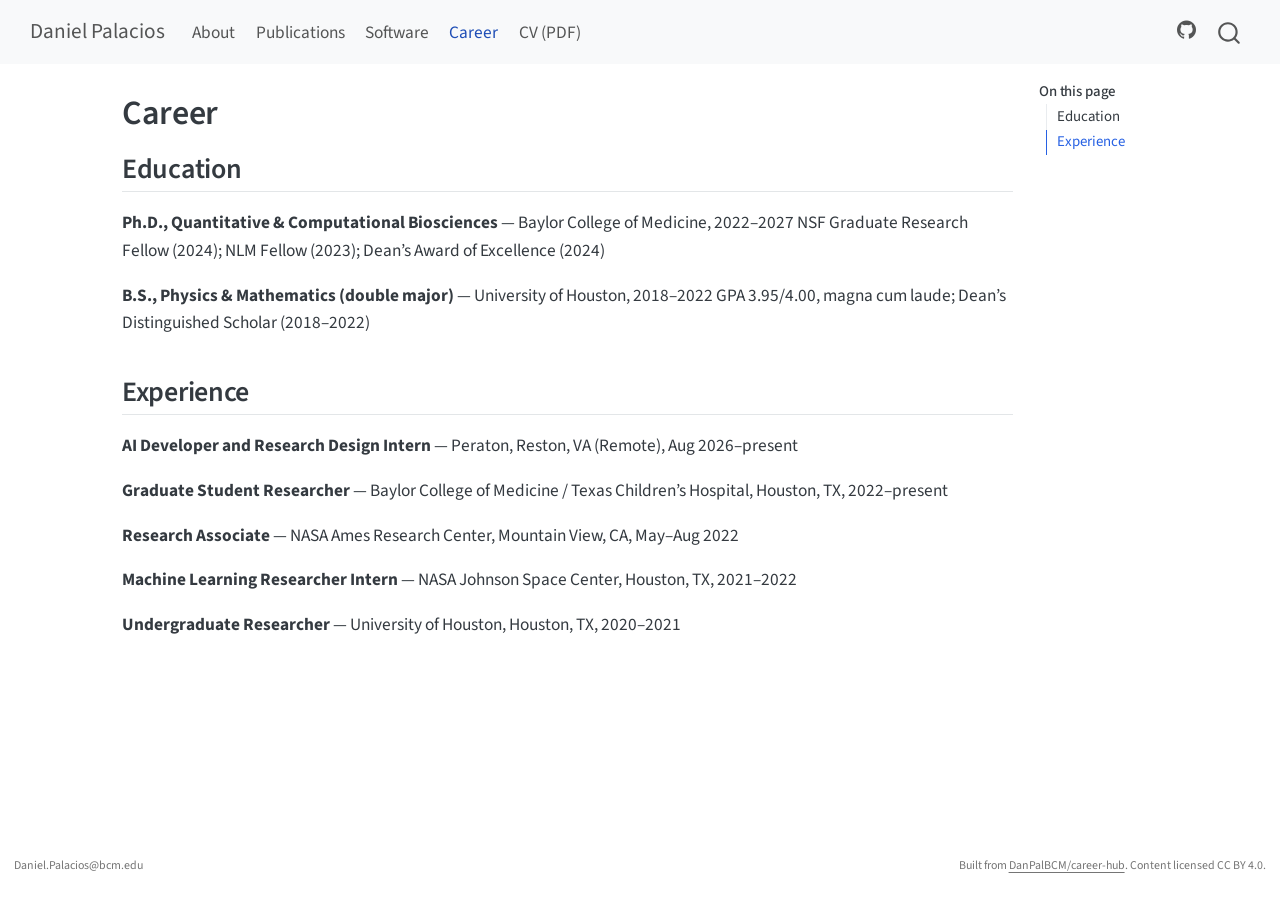
==== commit 7fd7118c: "deploy: 25bd96debc9c4cf1de9ac7d98db422344416ece8 25bd96debc9c4cf1de9ac7d98db422344416ece8" ====
--- a/career.html
+++ b/career.html
@@ -39,7 +39,7 @@
 <link href="site_libs/quarto-html/quarto-syntax-highlighting-37eea08aefeeee20ff55810ff984fec1.css" rel="stylesheet" id="quarto-text-highlighting-styles">
 <script src="site_libs/bootstrap/bootstrap.min.js"></script>
 <link href="site_libs/bootstrap/bootstrap-icons.css" rel="stylesheet">
-<link href="site_libs/bootstrap/bootstrap-9af5bcca389d7fa5dbe04f35c2fc59fe.min.css" rel="stylesheet" append-hash="true" id="quarto-bootstrap" data-mode="light">
+<link href="site_libs/bootstrap/bootstrap-b05f8bd7fcabef2c4abf0fac0357116c.min.css" rel="stylesheet" append-hash="true" id="quarto-bootstrap" data-mode="light">
 <script id="quarto-search-options" type="application/json">{
   "location": "navbar",
   "copy-button": false,
@@ -104,10 +104,6 @@
   <li class="nav-item">
     <a class="nav-link active" href="./career.html" aria-current="page"> 
 <span class="menu-text">Career</span></a>
-  </li>  
-  <li class="nav-item">
-    <a class="nav-link" href="./travels.html"> 
-<span class="menu-text">Travels</span></a>
   </li>  
   <li class="nav-item">
     <a class="nav-link" href="./assets/cv/cv-latest.pdf"> 
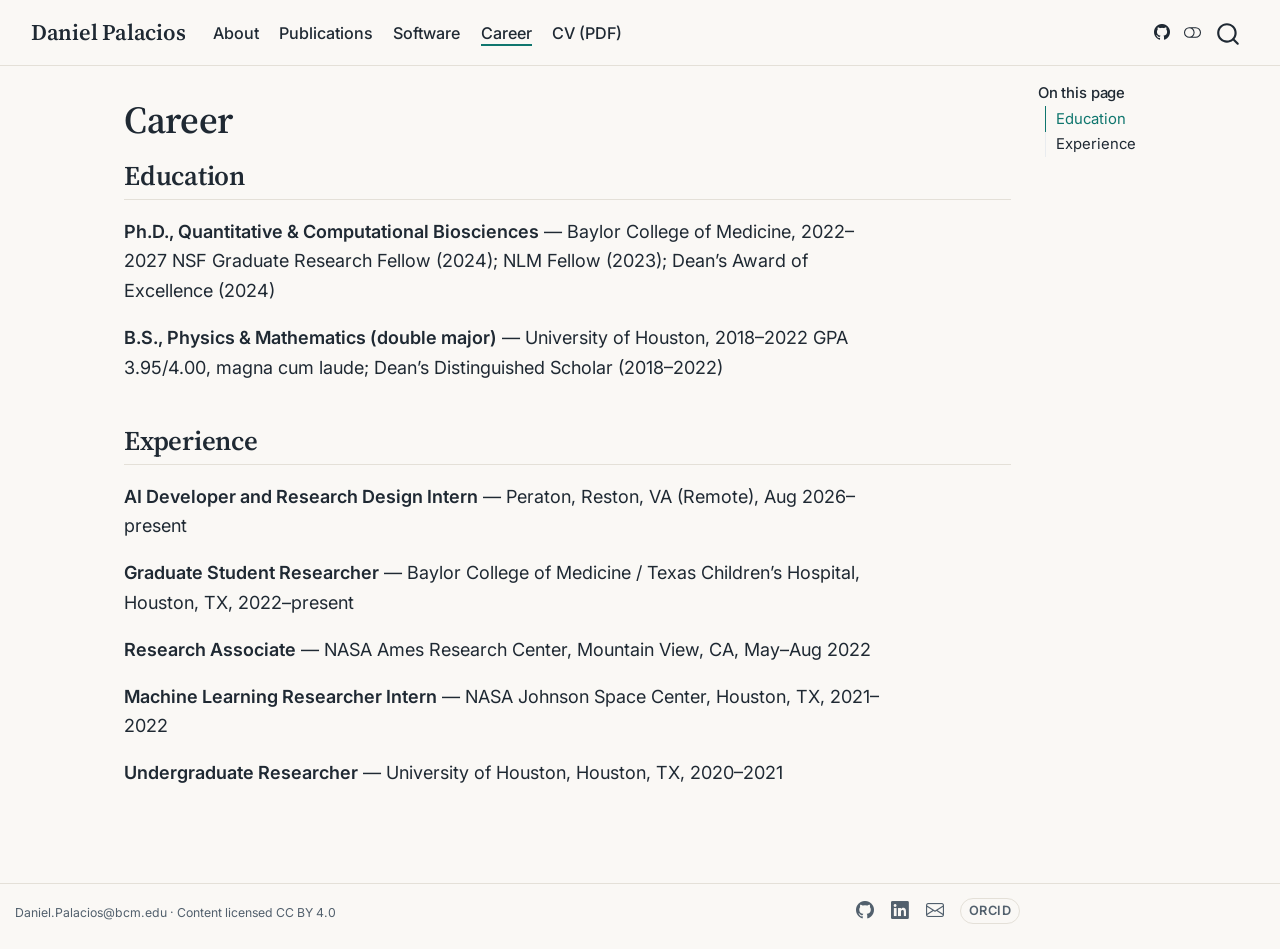
==== commit 6db69fba: "deploy: ef10e162a45e0e9fade9310c161aafc5ca006bde ef10e162a45e0e9fade9310c161aafc5ca006bde" ====
--- a/career.html
+++ b/career.html
@@ -36,10 +36,14 @@
 <script src="site_libs/quarto-html/tippy.umd.min.js"></script>
 <script src="site_libs/quarto-html/anchor.min.js"></script>
 <link href="site_libs/quarto-html/tippy.css" rel="stylesheet">
-<link href="site_libs/quarto-html/quarto-syntax-highlighting-37eea08aefeeee20ff55810ff984fec1.css" rel="stylesheet" id="quarto-text-highlighting-styles">
+<link href="site_libs/quarto-html/quarto-syntax-highlighting-1421c9f61a4d74e7a1f63be79d477a62.css" rel="stylesheet" class="quarto-color-scheme" id="quarto-text-highlighting-styles">
+<link href="site_libs/quarto-html/quarto-syntax-highlighting-dark-cfa60458f265d54c9071f3d636497f6e.css" rel="stylesheet" class="quarto-color-scheme quarto-color-alternate" id="quarto-text-highlighting-styles">
+<link href="site_libs/quarto-html/quarto-syntax-highlighting-1421c9f61a4d74e7a1f63be79d477a62.css" rel="stylesheet" class="quarto-color-scheme-extra" id="quarto-text-highlighting-styles">
 <script src="site_libs/bootstrap/bootstrap.min.js"></script>
 <link href="site_libs/bootstrap/bootstrap-icons.css" rel="stylesheet">
-<link href="site_libs/bootstrap/bootstrap-b05f8bd7fcabef2c4abf0fac0357116c.min.css" rel="stylesheet" append-hash="true" id="quarto-bootstrap" data-mode="light">
+<link href="site_libs/bootstrap/bootstrap-b096189635980d279fef8c6814b45e09.min.css" rel="stylesheet" append-hash="true" class="quarto-color-scheme" id="quarto-bootstrap" data-mode="light">
+<link href="site_libs/bootstrap/bootstrap-dark-e3ed3b7488962e572d1fb9efb7dbf520.min.css" rel="stylesheet" append-hash="true" class="quarto-color-scheme quarto-color-alternate" id="quarto-bootstrap" data-mode="dark">
+<link href="site_libs/bootstrap/bootstrap-b096189635980d279fef8c6814b45e09.min.css" rel="stylesheet" append-hash="true" class="quarto-color-scheme-extra" id="quarto-bootstrap" data-mode="light">
 <script id="quarto-search-options" type="application/json">{
   "location": "navbar",
   "copy-button": false,
@@ -69,10 +73,171 @@
 }</script>
 
 
-<link rel="stylesheet" href="styles.css">
 </head>
 
-<body class="nav-fixed quarto-light">
+<body class="nav-fixed quarto-light"><script id="quarto-html-before-body" type="application/javascript">
+    const toggleBodyColorMode = (bsSheetEl) => {
+      const mode = bsSheetEl.getAttribute("data-mode");
+      const bodyEl = window.document.querySelector("body");
+      if (mode === "dark") {
+        bodyEl.classList.add("quarto-dark");
+        bodyEl.classList.remove("quarto-light");
+      } else {
+        bodyEl.classList.add("quarto-light");
+        bodyEl.classList.remove("quarto-dark");
+      }
+    }
+    const toggleBodyColorPrimary = () => {
+      const bsSheetEl = window.document.querySelector("link#quarto-bootstrap:not([rel=disabled-stylesheet])");
+      if (bsSheetEl) {
+        toggleBodyColorMode(bsSheetEl);
+      }
+    }
+    const setColorSchemeToggle = (alternate) => {
+      const toggles = window.document.querySelectorAll('.quarto-color-scheme-toggle');
+      for (let i=0; i < toggles.length; i++) {
+        const toggle = toggles[i];
+        if (toggle) {
+          if (alternate) {
+            toggle.classList.add("alternate");
+          } else {
+            toggle.classList.remove("alternate");
+          }
+        }
+      }
+    };
+    const toggleColorMode = (alternate) => {
+      // Switch the stylesheets
+      const primaryStylesheets = window.document.querySelectorAll('link.quarto-color-scheme:not(.quarto-color-alternate)');
+      const alternateStylesheets = window.document.querySelectorAll('link.quarto-color-scheme.quarto-color-alternate');
+      manageTransitions('#quarto-margin-sidebar .nav-link', false);
+      if (alternate) {
+        // note: dark is layered on light, we don't disable primary!
+        enableStylesheet(alternateStylesheets);
+        for (const sheetNode of alternateStylesheets) {
+          if (sheetNode.id === "quarto-bootstrap") {
+            toggleBodyColorMode(sheetNode);
+          }
+        }
+      } else {
+        disableStylesheet(alternateStylesheets);
+        enableStylesheet(primaryStylesheets)
+        toggleBodyColorPrimary();
+      }
+      manageTransitions('#quarto-margin-sidebar .nav-link', true);
+      // Switch the toggles
+      setColorSchemeToggle(alternate)
+      // Hack to workaround the fact that safari doesn't
+      // properly recolor the scrollbar when toggling (#1455)
+      if (navigator.userAgent.indexOf('Safari') > 0 && navigator.userAgent.indexOf('Chrome') == -1) {
+        manageTransitions("body", false);
+        window.scrollTo(0, 1);
+        setTimeout(() => {
+          window.scrollTo(0, 0);
+          manageTransitions("body", true);
+        }, 40);
+      }
+    }
+    const disableStylesheet = (stylesheets) => {
+      for (let i=0; i < stylesheets.length; i++) {
+        const stylesheet = stylesheets[i];
+        stylesheet.rel = 'disabled-stylesheet';
+      }
+    }
+    const enableStylesheet = (stylesheets) => {
+      for (let i=0; i < stylesheets.length; i++) {
+        const stylesheet = stylesheets[i];
+        if(stylesheet.rel !== 'stylesheet') { // for Chrome, which will still FOUC without this check
+          stylesheet.rel = 'stylesheet';
+        }
+      }
+    }
+    const manageTransitions = (selector, allowTransitions) => {
+      const els = window.document.querySelectorAll(selector);
+      for (let i=0; i < els.length; i++) {
+        const el = els[i];
+        if (allowTransitions) {
+          el.classList.remove('notransition');
+        } else {
+          el.classList.add('notransition');
+        }
+      }
+    }
+    const isFileUrl = () => {
+      return window.location.protocol === 'file:';
+    }
+    const hasAlternateSentinel = () => {
+      let styleSentinel = getColorSchemeSentinel();
+      if (styleSentinel !== null) {
+        return styleSentinel === "alternate";
+      } else {
+        return false;
+      }
+    }
+    const setStyleSentinel = (alternate) => {
+      const value = alternate ? "alternate" : "default";
+      if (!isFileUrl()) {
+        window.localStorage.setItem("quarto-color-scheme", value);
+      } else {
+        localAlternateSentinel = value;
+      }
+    }
+    const getColorSchemeSentinel = () => {
+      if (!isFileUrl()) {
+        const storageValue = window.localStorage.getItem("quarto-color-scheme");
+        return storageValue != null ? storageValue : localAlternateSentinel;
+      } else {
+        return localAlternateSentinel;
+      }
+    }
+    const toggleGiscusIfUsed = (isAlternate, darkModeDefault) => {
+      const baseTheme = document.querySelector('#giscus-base-theme')?.value ?? 'light';
+      const alternateTheme = document.querySelector('#giscus-alt-theme')?.value ?? 'dark';
+      let newTheme = '';
+      if(authorPrefersDark) {
+        newTheme = isAlternate ? baseTheme : alternateTheme;
+      } else {
+        newTheme = isAlternate ? alternateTheme : baseTheme;
+      }
+      const changeGiscusTheme = () => {
+        // From: https://github.com/giscus/giscus/issues/336
+        const sendMessage = (message) => {
+          const iframe = document.querySelector('iframe.giscus-frame');
+          if (!iframe) return;
+          iframe.contentWindow.postMessage({ giscus: message }, 'https://giscus.app');
+        }
+        sendMessage({
+          setConfig: {
+            theme: newTheme
+          }
+        });
+      }
+      const isGiscussLoaded = window.document.querySelector('iframe.giscus-frame') !== null;
+      if (isGiscussLoaded) {
+        changeGiscusTheme();
+      }
+    };
+    const authorPrefersDark = false;
+    const darkModeDefault = authorPrefersDark;
+      document.querySelector('link#quarto-text-highlighting-styles.quarto-color-scheme-extra').rel = 'disabled-stylesheet';
+      document.querySelector('link#quarto-bootstrap.quarto-color-scheme-extra').rel = 'disabled-stylesheet';
+    let localAlternateSentinel = darkModeDefault ? 'alternate' : 'default';
+    // Dark / light mode switch
+    window.quartoToggleColorScheme = () => {
+      // Read the current dark / light value
+      let toAlternate = !hasAlternateSentinel();
+      toggleColorMode(toAlternate);
+      setStyleSentinel(toAlternate);
+      toggleGiscusIfUsed(toAlternate, darkModeDefault);
+      window.dispatchEvent(new Event('resize'));
+    };
+    // Switch to dark mode if need be
+    if (hasAlternateSentinel()) {
+      toggleColorMode(true);
+    } else {
+      toggleColorMode(false);
+    }
+  </script>
 
 <div id="quarto-search-results"></div>
   <header id="quarto-header" class="headroom fixed-top">
@@ -119,6 +284,7 @@
 </ul>
           </div> <!-- /navcollapse -->
             <div class="quarto-navbar-tools">
+  <a href="" class="quarto-color-scheme-toggle quarto-navigation-tool  px-1" onclick="window.quartoToggleColorScheme(); return false;" title="Toggle dark mode"><i class="bi"></i></a>
 </div>
       </div> <!-- /container-fluid -->
     </nav>
@@ -140,6 +306,7 @@
 <!-- main -->
 <main class="content" id="quarto-document-content">
 
+
 <header id="title-block-header" class="quarto-title-block default">
 <div class="quarto-title">
 <h1 class="title">Career</h1>
@@ -178,6 +345,19 @@
 </main> <!-- /main -->
 <script id="quarto-html-after-body" type="application/javascript">
   window.document.addEventListener("DOMContentLoaded", function (event) {
+    // Ensure there is a toggle, if there isn't float one in the top right
+    if (window.document.querySelector('.quarto-color-scheme-toggle') === null) {
+      const a = window.document.createElement('a');
+      a.classList.add('top-right');
+      a.classList.add('quarto-color-scheme-toggle');
+      a.href = "";
+      a.onclick = function() { try { window.quartoToggleColorScheme(); } catch {} return false; };
+      const i = window.document.createElement("i");
+      i.classList.add('bi');
+      a.appendChild(i);
+      window.document.body.appendChild(a);
+    }
+    setColorSchemeToggle(hasAlternateSentinel())
     const icon = "";
     const anchorJS = new window.AnchorJS();
     anchorJS.options = {
@@ -584,14 +764,38 @@
 <footer class="footer">
   <div class="nav-footer">
     <div class="nav-footer-left">
-<p>Daniel.Palacios@bcm.edu</p>
+<p>Daniel.Palacios@bcm.edu · Content licensed CC BY 4.0</p>
 </div>   
     <div class="nav-footer-center">
       &nbsp;
     </div>
     <div class="nav-footer-right">
-<p>Built from <a href="https://github.com/DanPalBCM/career-hub">DanPalBCM/career-hub</a>. Content licensed CC BY 4.0.</p>
-</div>
+      <ul class="footer-items list-unstyled">
+    <li class="nav-item compact">
+    <a class="nav-link" href="https://github.com/DanPalBCM">
+      <i class="bi bi-github" role="img" aria-label="GitHub">
+</i> 
+    </a>
+  </li>  
+    <li class="nav-item compact">
+    <a class="nav-link" href="https://www.linkedin.com/in/daniel-palacios-506734224/">
+      <i class="bi bi-linkedin" role="img" aria-label="LinkedIn">
+</i> 
+    </a>
+  </li>  
+    <li class="nav-item compact">
+    <a class="nav-link" href="mailto:Daniel.Palacios@bcm.edu">
+      <i class="bi bi-envelope" role="img" aria-label="Email">
+</i> 
+    </a>
+  </li>  
+    <li class="nav-item">
+    <a class="nav-link" href="https://orcid.org/0000-0001-9608-3311">
+<p>ORCID</p>
+</a>
+  </li>  
+</ul>
+    </div>
   </div>
 </footer>
 
--- a/site_libs/quarto-html/quarto-syntax-highlighting-1421c9f61a4d74e7a1f63be79d477a62.css
+++ b/site_libs/quarto-html/quarto-syntax-highlighting-1421c9f61a4d74e7a1f63be79d477a62.css
@@ -0,0 +1,236 @@
+/* quarto syntax highlight colors */
+:root {
+  --quarto-hl-ot-color: #003B4F;
+  --quarto-hl-at-color: #657422;
+  --quarto-hl-ss-color: #20794D;
+  --quarto-hl-an-color: #5E5E5E;
+  --quarto-hl-fu-color: #4758AB;
+  --quarto-hl-st-color: #20794D;
+  --quarto-hl-cf-color: #003B4F;
+  --quarto-hl-op-color: #5E5E5E;
+  --quarto-hl-er-color: #AD0000;
+  --quarto-hl-bn-color: #AD0000;
+  --quarto-hl-al-color: #AD0000;
+  --quarto-hl-va-color: #111111;
+  --quarto-hl-bu-color: inherit;
+  --quarto-hl-ex-color: inherit;
+  --quarto-hl-pp-color: #AD0000;
+  --quarto-hl-in-color: #5E5E5E;
+  --quarto-hl-vs-color: #20794D;
+  --quarto-hl-wa-color: #5E5E5E;
+  --quarto-hl-do-color: #5E5E5E;
+  --quarto-hl-im-color: #00769E;
+  --quarto-hl-ch-color: #20794D;
+  --quarto-hl-dt-color: #AD0000;
+  --quarto-hl-fl-color: #AD0000;
+  --quarto-hl-co-color: #5E5E5E;
+  --quarto-hl-cv-color: #5E5E5E;
+  --quarto-hl-cn-color: #8f5902;
+  --quarto-hl-sc-color: #5E5E5E;
+  --quarto-hl-dv-color: #AD0000;
+  --quarto-hl-kw-color: #003B4F;
+}
+
+/* other quarto variables */
+:root {
+  --quarto-font-monospace: "JetBrains Mono", SFMono-Regular, Menlo, Consolas, "Liberation Mono", monospace;
+}
+
+/* syntax highlight based on Pandoc's rules */
+pre > code.sourceCode > span {
+  color: #003B4F;
+}
+
+code.sourceCode > span {
+  color: #003B4F;
+}
+
+div.sourceCode,
+div.sourceCode pre.sourceCode {
+  color: #003B4F;
+}
+
+/* Normal */
+code span {
+  color: #003B4F;
+}
+
+/* Alert */
+code span.al {
+  color: #AD0000;
+  font-style: inherit;
+}
+
+/* Annotation */
+code span.an {
+  color: #5E5E5E;
+  font-style: inherit;
+}
+
+/* Attribute */
+code span.at {
+  color: #657422;
+  font-style: inherit;
+}
+
+/* BaseN */
+code span.bn {
+  color: #AD0000;
+  font-style: inherit;
+}
+
+/* BuiltIn */
+code span.bu {
+  font-style: inherit;
+}
+
+/* ControlFlow */
+code span.cf {
+  color: #003B4F;
+  font-weight: bold;
+  font-style: inherit;
+}
+
+/* Char */
+code span.ch {
+  color: #20794D;
+  font-style: inherit;
+}
+
+/* Constant */
+code span.cn {
+  color: #8f5902;
+  font-style: inherit;
+}
+
+/* Comment */
+code span.co {
+  color: #5E5E5E;
+  font-style: inherit;
+}
+
+/* CommentVar */
+code span.cv {
+  color: #5E5E5E;
+  font-style: italic;
+}
+
+/* Documentation */
+code span.do {
+  color: #5E5E5E;
+  font-style: italic;
+}
+
+/* DataType */
+code span.dt {
+  color: #AD0000;
+  font-style: inherit;
+}
+
+/* DecVal */
+code span.dv {
+  color: #AD0000;
+  font-style: inherit;
+}
+
+/* Error */
+code span.er {
+  color: #AD0000;
+  font-style: inherit;
+}
+
+/* Extension */
+code span.ex {
+  font-style: inherit;
+}
+
+/* Float */
+code span.fl {
+  color: #AD0000;
+  font-style: inherit;
+}
+
+/* Function */
+code span.fu {
+  color: #4758AB;
+  font-style: inherit;
+}
+
+/* Import */
+code span.im {
+  color: #00769E;
+  font-style: inherit;
+}
+
+/* Information */
+code span.in {
+  color: #5E5E5E;
+  font-style: inherit;
+}
+
+/* Keyword */
+code span.kw {
+  color: #003B4F;
+  font-weight: bold;
+  font-style: inherit;
+}
+
+/* Operator */
+code span.op {
+  color: #5E5E5E;
+  font-style: inherit;
+}
+
+/* Other */
+code span.ot {
+  color: #003B4F;
+  font-style: inherit;
+}
+
+/* Preprocessor */
+code span.pp {
+  color: #AD0000;
+  font-style: inherit;
+}
+
+/* SpecialChar */
+code span.sc {
+  color: #5E5E5E;
+  font-style: inherit;
+}
+
+/* SpecialString */
+code span.ss {
+  color: #20794D;
+  font-style: inherit;
+}
+
+/* String */
+code span.st {
+  color: #20794D;
+  font-style: inherit;
+}
+
+/* Variable */
+code span.va {
+  color: #111111;
+  font-style: inherit;
+}
+
+/* VerbatimString */
+code span.vs {
+  color: #20794D;
+  font-style: inherit;
+}
+
+/* Warning */
+code span.wa {
+  color: #5E5E5E;
+  font-style: italic;
+}
+
+.prevent-inlining {
+  content: "</";
+}
+
+/*# sourceMappingURL=994915ace2d91fa70778a9b3c2e1dc08.css.map */
--- a/site_libs/quarto-html/quarto-syntax-highlighting-dark-cfa60458f265d54c9071f3d636497f6e.css
+++ b/site_libs/quarto-html/quarto-syntax-highlighting-dark-cfa60458f265d54c9071f3d636497f6e.css
@@ -0,0 +1,219 @@
+/* quarto syntax highlight colors */
+:root {
+  --quarto-hl-al-color: #f07178;
+  --quarto-hl-an-color: #d4d0ab;
+  --quarto-hl-at-color: #00e0e0;
+  --quarto-hl-bn-color: #d4d0ab;
+  --quarto-hl-bu-color: #abe338;
+  --quarto-hl-ch-color: #abe338;
+  --quarto-hl-co-color: #f8f8f2;
+  --quarto-hl-cv-color: #ffd700;
+  --quarto-hl-cn-color: #ffd700;
+  --quarto-hl-cf-color: #ffa07a;
+  --quarto-hl-dt-color: #ffa07a;
+  --quarto-hl-dv-color: #d4d0ab;
+  --quarto-hl-do-color: #f8f8f2;
+  --quarto-hl-er-color: #f07178;
+  --quarto-hl-ex-color: #00e0e0;
+  --quarto-hl-fl-color: #d4d0ab;
+  --quarto-hl-fu-color: #ffa07a;
+  --quarto-hl-im-color: #abe338;
+  --quarto-hl-in-color: #d4d0ab;
+  --quarto-hl-kw-color: #ffa07a;
+  --quarto-hl-op-color: #ffa07a;
+  --quarto-hl-ot-color: #00e0e0;
+  --quarto-hl-pp-color: #dcc6e0;
+  --quarto-hl-re-color: #00e0e0;
+  --quarto-hl-sc-color: #abe338;
+  --quarto-hl-ss-color: #abe338;
+  --quarto-hl-st-color: #abe338;
+  --quarto-hl-va-color: #00e0e0;
+  --quarto-hl-vs-color: #abe338;
+  --quarto-hl-wa-color: #dcc6e0;
+}
+
+/* other quarto variables */
+:root {
+  --quarto-font-monospace: "JetBrains Mono", SFMono-Regular, Menlo, Consolas, "Liberation Mono", monospace;
+}
+
+/* syntax highlight based on Pandoc's rules */
+pre > code.sourceCode > span {
+  color: #f8f8f2;
+}
+
+code.sourceCode > span {
+  color: #f8f8f2;
+}
+
+div.sourceCode,
+div.sourceCode pre.sourceCode {
+  color: #f8f8f2;
+}
+
+/* Normal */
+code span {
+  color: #f8f8f2;
+}
+
+/* Alert */
+code span.al {
+  color: #f07178;
+}
+
+/* Annotation */
+code span.an {
+  color: #d4d0ab;
+}
+
+/* Attribute */
+code span.at {
+  color: #00e0e0;
+}
+
+/* BaseN */
+code span.bn {
+  color: #d4d0ab;
+}
+
+/* BuiltIn */
+code span.bu {
+  color: #abe338;
+}
+
+/* ControlFlow */
+code span.cf {
+  font-weight: bold;
+  color: #ffa07a;
+}
+
+/* Char */
+code span.ch {
+  color: #abe338;
+}
+
+/* Constant */
+code span.cn {
+  color: #ffd700;
+}
+
+/* Comment */
+code span.co {
+  font-style: italic;
+  color: #f8f8f2;
+}
+
+/* CommentVar */
+code span.cv {
+  color: #ffd700;
+}
+
+/* Documentation */
+code span.do {
+  color: #f8f8f2;
+}
+
+/* DataType */
+code span.dt {
+  color: #ffa07a;
+}
+
+/* DecVal */
+code span.dv {
+  color: #d4d0ab;
+}
+
+/* Error */
+code span.er {
+  color: #f07178;
+  text-decoration: underline;
+}
+
+/* Extension */
+code span.ex {
+  font-weight: bold;
+  color: #00e0e0;
+}
+
+/* Float */
+code span.fl {
+  color: #d4d0ab;
+}
+
+/* Function */
+code span.fu {
+  color: #ffa07a;
+}
+
+/* Import */
+code span.im {
+  color: #abe338;
+}
+
+/* Information */
+code span.in {
+  color: #d4d0ab;
+}
+
+/* Keyword */
+code span.kw {
+  font-weight: bold;
+  color: #ffa07a;
+}
+
+/* Operator */
+code span.op {
+  color: #ffa07a;
+}
+
+/* Other */
+code span.ot {
+  color: #00e0e0;
+}
+
+/* Preprocessor */
+code span.pp {
+  color: #dcc6e0;
+}
+
+/* RegionMarker */
+code span.re {
+  background-color: #f8f8f2;
+  color: #00e0e0;
+}
+
+/* SpecialChar */
+code span.sc {
+  color: #abe338;
+}
+
+/* SpecialString */
+code span.ss {
+  color: #abe338;
+}
+
+/* String */
+code span.st {
+  color: #abe338;
+}
+
+/* Variable */
+code span.va {
+  color: #00e0e0;
+}
+
+/* VerbatimString */
+code span.vs {
+  color: #abe338;
+}
+
+/* Warning */
+code span.wa {
+  color: #dcc6e0;
+}
+
+.prevent-inlining {
+  content: "</";
+}
+
+/*# sourceMappingURL=33612445132651a225c9bfe7f6c37acf.css.map */
--- a/site_libs/quarto-html/quarto-syntax-highlighting-1421c9f61a4d74e7a1f63be79d477a62.css
+++ b/site_libs/quarto-html/quarto-syntax-highlighting-1421c9f61a4d74e7a1f63be79d477a62.css
@@ -0,0 +1,236 @@
+/* quarto syntax highlight colors */
+:root {
+  --quarto-hl-ot-color: #003B4F;
+  --quarto-hl-at-color: #657422;
+  --quarto-hl-ss-color: #20794D;
+  --quarto-hl-an-color: #5E5E5E;
+  --quarto-hl-fu-color: #4758AB;
+  --quarto-hl-st-color: #20794D;
+  --quarto-hl-cf-color: #003B4F;
+  --quarto-hl-op-color: #5E5E5E;
+  --quarto-hl-er-color: #AD0000;
+  --quarto-hl-bn-color: #AD0000;
+  --quarto-hl-al-color: #AD0000;
+  --quarto-hl-va-color: #111111;
+  --quarto-hl-bu-color: inherit;
+  --quarto-hl-ex-color: inherit;
+  --quarto-hl-pp-color: #AD0000;
+  --quarto-hl-in-color: #5E5E5E;
+  --quarto-hl-vs-color: #20794D;
+  --quarto-hl-wa-color: #5E5E5E;
+  --quarto-hl-do-color: #5E5E5E;
+  --quarto-hl-im-color: #00769E;
+  --quarto-hl-ch-color: #20794D;
+  --quarto-hl-dt-color: #AD0000;
+  --quarto-hl-fl-color: #AD0000;
+  --quarto-hl-co-color: #5E5E5E;
+  --quarto-hl-cv-color: #5E5E5E;
+  --quarto-hl-cn-color: #8f5902;
+  --quarto-hl-sc-color: #5E5E5E;
+  --quarto-hl-dv-color: #AD0000;
+  --quarto-hl-kw-color: #003B4F;
+}
+
+/* other quarto variables */
+:root {
+  --quarto-font-monospace: "JetBrains Mono", SFMono-Regular, Menlo, Consolas, "Liberation Mono", monospace;
+}
+
+/* syntax highlight based on Pandoc's rules */
+pre > code.sourceCode > span {
+  color: #003B4F;
+}
+
+code.sourceCode > span {
+  color: #003B4F;
+}
+
+div.sourceCode,
+div.sourceCode pre.sourceCode {
+  color: #003B4F;
+}
+
+/* Normal */
+code span {
+  color: #003B4F;
+}
+
+/* Alert */
+code span.al {
+  color: #AD0000;
+  font-style: inherit;
+}
+
+/* Annotation */
+code span.an {
+  color: #5E5E5E;
+  font-style: inherit;
+}
+
+/* Attribute */
+code span.at {
+  color: #657422;
+  font-style: inherit;
+}
+
+/* BaseN */
+code span.bn {
+  color: #AD0000;
+  font-style: inherit;
+}
+
+/* BuiltIn */
+code span.bu {
+  font-style: inherit;
+}
+
+/* ControlFlow */
+code span.cf {
+  color: #003B4F;
+  font-weight: bold;
+  font-style: inherit;
+}
+
+/* Char */
+code span.ch {
+  color: #20794D;
+  font-style: inherit;
+}
+
+/* Constant */
+code span.cn {
+  color: #8f5902;
+  font-style: inherit;
+}
+
+/* Comment */
+code span.co {
+  color: #5E5E5E;
+  font-style: inherit;
+}
+
+/* CommentVar */
+code span.cv {
+  color: #5E5E5E;
+  font-style: italic;
+}
+
+/* Documentation */
+code span.do {
+  color: #5E5E5E;
+  font-style: italic;
+}
+
+/* DataType */
+code span.dt {
+  color: #AD0000;
+  font-style: inherit;
+}
+
+/* DecVal */
+code span.dv {
+  color: #AD0000;
+  font-style: inherit;
+}
+
+/* Error */
+code span.er {
+  color: #AD0000;
+  font-style: inherit;
+}
+
+/* Extension */
+code span.ex {
+  font-style: inherit;
+}
+
+/* Float */
+code span.fl {
+  color: #AD0000;
+  font-style: inherit;
+}
+
+/* Function */
+code span.fu {
+  color: #4758AB;
+  font-style: inherit;
+}
+
+/* Import */
+code span.im {
+  color: #00769E;
+  font-style: inherit;
+}
+
+/* Information */
+code span.in {
+  color: #5E5E5E;
+  font-style: inherit;
+}
+
+/* Keyword */
+code span.kw {
+  color: #003B4F;
+  font-weight: bold;
+  font-style: inherit;
+}
+
+/* Operator */
+code span.op {
+  color: #5E5E5E;
+  font-style: inherit;
+}
+
+/* Other */
+code span.ot {
+  color: #003B4F;
+  font-style: inherit;
+}
+
+/* Preprocessor */
+code span.pp {
+  color: #AD0000;
+  font-style: inherit;
+}
+
+/* SpecialChar */
+code span.sc {
+  color: #5E5E5E;
+  font-style: inherit;
+}
+
+/* SpecialString */
+code span.ss {
+  color: #20794D;
+  font-style: inherit;
+}
+
+/* String */
+code span.st {
+  color: #20794D;
+  font-style: inherit;
+}
+
+/* Variable */
+code span.va {
+  color: #111111;
+  font-style: inherit;
+}
+
+/* VerbatimString */
+code span.vs {
+  color: #20794D;
+  font-style: inherit;
+}
+
+/* Warning */
+code span.wa {
+  color: #5E5E5E;
+  font-style: italic;
+}
+
+.prevent-inlining {
+  content: "</";
+}
+
+/*# sourceMappingURL=994915ace2d91fa70778a9b3c2e1dc08.css.map */
